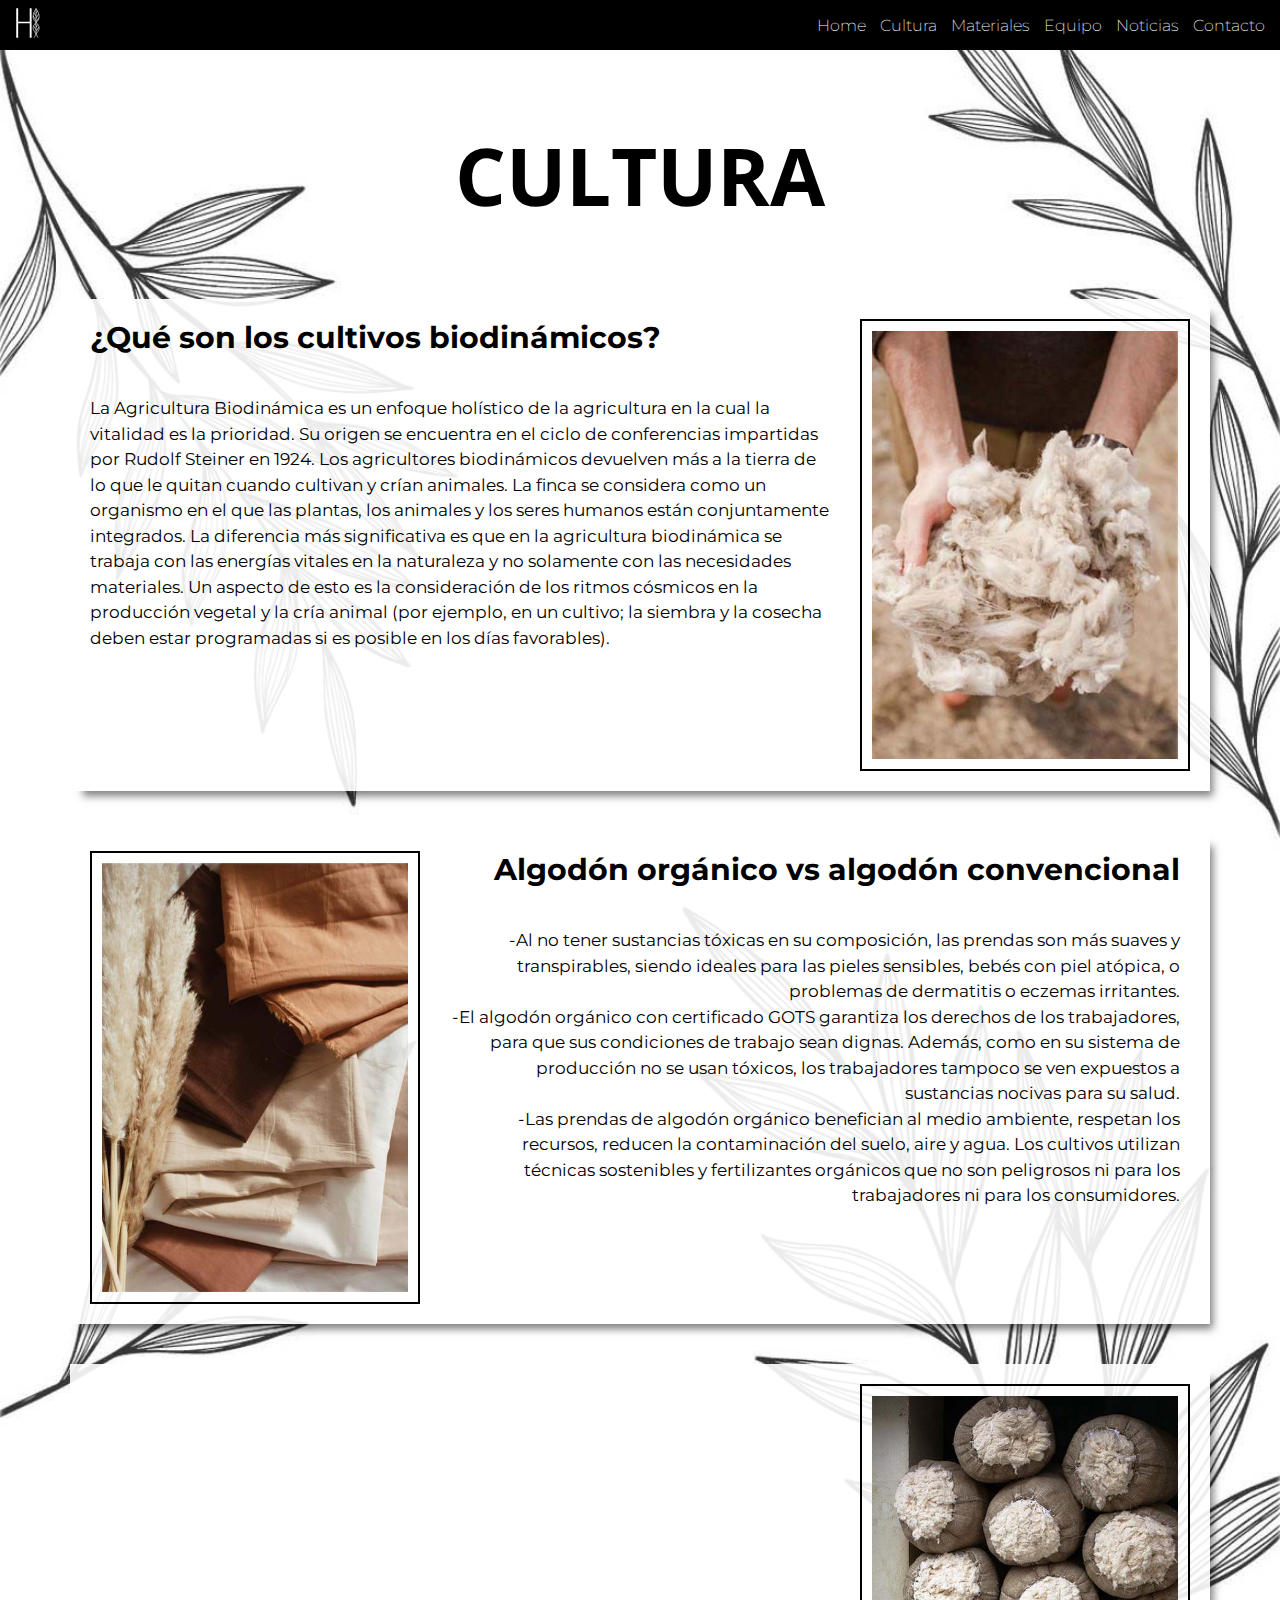
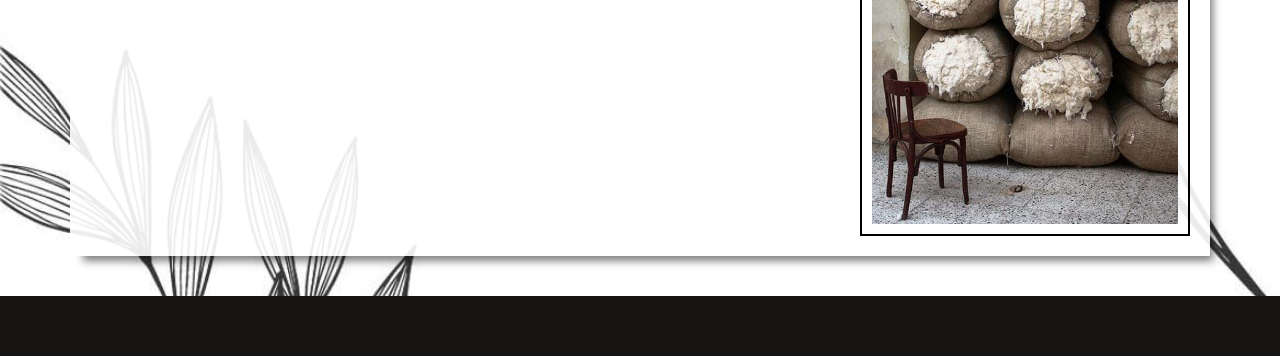
==== cultura.html @ 778c5af5 "initial commit" ====
<!DOCTYPE html>
<html lang="es">
  <head>
    <meta charset="UTF-8" />
    <meta name="viewport" content="width=device-width, initial-scale=1.0" />
    <title>Hebra</title>
    <link
      rel="stylesheet"
      href="https://cdnjs.cloudflare.com/ajax/libs/animate.css/4.1.1/animate.min.css"
    />
    <link rel="stylesheet" href="css/main.css" />

    <link
      href="https://fonts.googleapis.com/css2?family=Open+Sans&family=Open+Sans+Condensed:wght@300&display=swap"
      rel="stylesheet"
    />
    <link
      href="https://fonts.googleapis.com/css2?family=Montserrat:wght@100;200;300&display=swap"
      rel="stylesheet"
    />
  </head>

  <body class="fondoclaro--lineal">
    <header class="navbar">
      <a href="index.html" class="navbar__home">
        <img src="./imagenes/logo entero.svg" alt="logo" />
      </a>
      <nav class="navbar__menu">
        <ul class="navbar__menuitem">
          <li>
            <a href="index.html">Home</a>
          </li>
          <li>
            <a href="cultura.html">Cultura</a>
          </li>
          <li>
            <a href="materiales.html">Materiales</a>
          </li>
          <li>
            <a href="equipo.html">Equipo</a>
          </li>
          <li>
            <a href="noticias.html">Noticias</a>
          </li>
          <li>
            <a href="#contacto">Contacto</a>
          </li>
        </ul>
      </nav>
    </header>

    <main id="cultura">
      <h1 class="title1">CULTURA</h1>
      <section class="card card--reverse">
        <img
          src="./imagenes/cultivo.jpg"
          alt="manoconalgodon"
          class="card__img"
        />
        <div class="wow animate__animated animate__fadeInLeft card__content">
          <h2 class="card__title">¿Qué son los cultivos biodinámicos?</h2>
          <p class="card__text">
            La Agricultura Biodinámica es un enfoque holístico de la agricultura
            en la cual la vitalidad es la prioridad. Su origen se encuentra en
            el ciclo de conferencias impartidas por Rudolf Steiner en 1924. Los
            agricultores biodinámicos devuelven más a la tierra de lo que le
            quitan cuando cultivan y crían animales. La finca se considera como
            un organismo en el que las plantas, los animales y los seres humanos
            están conjuntamente integrados. La diferencia más significativa es
            que en la agricultura biodinámica se trabaja con las energías
            vitales en la naturaleza y no solamente con las necesidades
            materiales. Un aspecto de esto es la consideración de los ritmos
            cósmicos en la producción vegetal y la cría animal (por ejemplo, en
            un cultivo; la siembra y la cosecha deben estar programadas si es
            posible en los días favorables).
          </p>
        </div>
      </section>
      <section class="card">
        <img
          src="./imagenes/alrgodonvrs.jpg"
          alt="manocontierra"
          class="card__img"
        />
        <div
          class="wow animate__animated animate__fadeInRight card__content card__content--right"
        >
          <h2 class="card__title">Algodón orgánico vs algodón convencional</h2>
          <ul class="card__text">
            <li class="parrafolist">
              -Al no tener sustancias tóxicas en su composición, las prendas son
              más suaves y transpirables, siendo ideales para las pieles
              sensibles, bebés con piel atópica, o problemas de dermatitis o
              eczemas irritantes.
            </li>
            <li class="parrafolist">
              -El algodón orgánico con certificado GOTS garantiza los derechos
              de los trabajadores, para que sus condiciones de trabajo sean
              dignas. Además, como en su sistema de producción no se usan
              tóxicos, los trabajadores tampoco se ven expuestos a sustancias
              nocivas para su salud.
            </li>
            <li class="parrafolist">
              -Las prendas de algodón orgánico benefician al medio ambiente,
              respetan los recursos, reducen la contaminación del suelo, aire y
              agua. Los cultivos utilizan técnicas sostenibles y fertilizantes
              orgánicos que no son peligrosos ni para los trabajadores ni para
              los consumidores.
            </li>
          </ul>
        </div>
      </section>
      <section class="card card--reverse">
        <img
          src="./imagenes/recoleccion.jpg"
          alt="manocontierra"
          class="card__img"
        />
        <div class="wow animate__animated animate__fadeInLeft card__content">
          <h2 class="card__title">Recolección</h2>
          <p class="card__text">
            Lorem ipsum dolor sit, amet consectetur adipisicing elit. Laboriosam
            ut, non voluptate doloremque et eum saepe inventore nobis deleniti
            facilis. Nemo ipsam deserunt commodi officia illum exercitationem
            molestiae incidunt animi! Lorem ipsum dolor sit, amet consectetur
            adipisicing elit. Laboriosam ut, non voluptate doloremque et eum
            saepe inventore nobis deleniti facilis. Nemo ipsam deserunt commodi
            officia illum exercitationem molestiae incidunt animi! Lorem ipsum
            dolor sit, amet consectetur adipisicing elit. Laboriosam ut, non
            voluptate doloremque et eum saepe inventore nobis deleniti facilis.
            Nemo ipsam deserunt commodi officia illum exercitationem molestiae
            incidunt animi! Lorem ipsum dolor sit, amet consectetur adipisicing
            elit. Laboriosam ut, non voluptate doloremque et eum saepe inventore
            nobis deleniti facilis. Nemo ipsam deserunt commodi officia illum
            exercitationem molestiae incidunt animi!
          </p>
        </div>
      </section>
    </main>
    <footer id="contacto"></footer>
    <script src="js/wow.min.js"></script>
    <script>
      new WOW().init();
    </script>
  </body>
</html>
---- css/main.css ----
.home__btn--small, .home__btn {
  background-color: black;
  border-radius: 20px;
  border: 1px solid black;
  display: block;
  width: 60%;
  color: white;
  font-size: 15px;
  padding: 8px 0;
  font-family: "Montserrat", sans-serif;
}

* {
  margin: 0;
  padding: 0;
  box-sizing: border-box;
}

li {
  list-style-type: none;
}

a {
  text-decoration: none;
  color: white;
}

h1 {
  font-size: 80px;
  font-family: "Open Sans Condensed", sans-serif;
  color: black;
}

h2 {
  font-family: "Montserrat", sans-serif;
  font-size: 30px;
  color: black;
}

h3 {
  font-family: "Montserrat", sans-serif;
  font-size: 17px;
  color: white;
}

p,
.parrafolist {
  font-family: "Montserrat", sans-serif;
  font-weight: 400;
  font-size: 17px;
  line-height: 1.5;
  color: black;
}

.navbar {
  background-color: black;
  height: 20px;
  font-family: "Montserrat", sans-serif;
  font-weight: 200;
  display: flex;
  padding: 25px 15px;
  justify-content: space-between;
  align-items: center;
  color: white;
}
.navbar .navbar__home img {
  width: 25px;
  padding: 10px 0;
}
.navbar .navbar__menu {
  display: flex;
}
.navbar .navbar__menu a {
  padding-left: 10px;
  display: inline-block;
}
.navbar .navbar__menu li {
  display: inline-block;
}

.background--raport {
  background-image: url("../imagenes/fondo2.jpg");
  background-size: cover;
}

.home {
  max-width: 1140px;
  margin: auto;
}
.home .home__logo {
  height: 100vh;
  display: flex;
  align-items: center;
}
.home .home__logo .home__logocentral {
  background-color: rgba(255, 255, 255, 0.6);
  display: flex;
  flex-direction: column;
  justify-content: space-between;
  align-items: center;
  padding: 10px;
  margin: auto;
}

.home__btn--small {
  margin-top: 40px;
  display: inline-block;
  width: 100px;
}

.card {
  display: flex;
  padding: 20px;
  background-color: rgba(255, 255, 255, 0.9);
  margin: auto;
  box-shadow: 8px 10px 8px -5px #00000080;
  margin-bottom: 40px;
}
.card--reverse {
  flex-direction: row-reverse;
}
.card__img {
  padding: 10px;
  border: 2px solid black;
  width: 30%;
  transition: width 2s;
}
.card__img:hover {
  width: 40%;
}
.card__content {
  padding-right: 30px;
}
.card__content--right {
  text-align: right;
  padding: 0 10px 0 30px;
}
.card__content .card__title {
  padding-bottom: 40px;
}
.card__content .card__text {
  display: inline-block;
  padding-bottom: 10px;
}

.aboutus {
  display: flex;
  justify-content: space-around;
  background-color: rgba(255, 255, 255, 0.85);
  width: 80%;
  margin: 70px auto;
  padding: 30px;
}
.aboutus .aboutus__team {
  text-align: center;
  display: flex;
  flex-direction: column;
  align-items: center;
  margin: 10px;
  padding: 10px;
  border: 2px solid black;
  width: 30%;
  transition: width 1s;
  box-shadow: inset 0px 0px 8px #00000080;
}
.aboutus .aboutus__team:hover {
  width: 40%;
}
.aboutus .aboutus__team img {
  width: 90%;
  padding-bottom: 10px;
}

.frase {
  font-size: 20px;
  text-align: center;
  background-color: rgba(255, 255, 255, 0.85);
  box-shadow: 5px 10px 6px -6px #00000080;
  width: 70%;
  margin: 0 auto 50px;
  padding: 30px;
}

footer {
  background-color: #161413;
  color: white;
  display: flex;
  justify-content: space-between;
  padding: 30px 50px;
  font-family: "Montserrat", sans-serif;
}
footer .footer__redes {
  display: flex;
  align-items: center;
}
footer .footer__redes ul {
  display: flex;
  margin-left: 30px;
}
footer .footer__redes ul img {
  width: 30px;
  margin-right: 20px;
}
footer .footer__contacto {
  text-align: right;
  padding: 0 0 0 100px;
  color: white;
}

.fondoclaro--lineal {
  background-image: url(../imagenes/fondoclaro.jpg);
  background-size: cover;
}

#cultura {
  max-width: 1140px;
  margin: 0 auto;
}

.title1 {
  padding: 70px 0;
  text-align: center;
}

.fondooscuro--lineal {
  background-image: url(../imagenes/fondooscuro.jpg);
  background-size: cover;
}

.title1--dark {
  color: white;
}

.card--dark {
  background-color: rgba(0, 0, 0, 0.8);
}

.card__img--dark {
  border: 2px solid white;
  width: 30%;
}

.card__title--dark,
.card__text--dark {
  color: white;
}
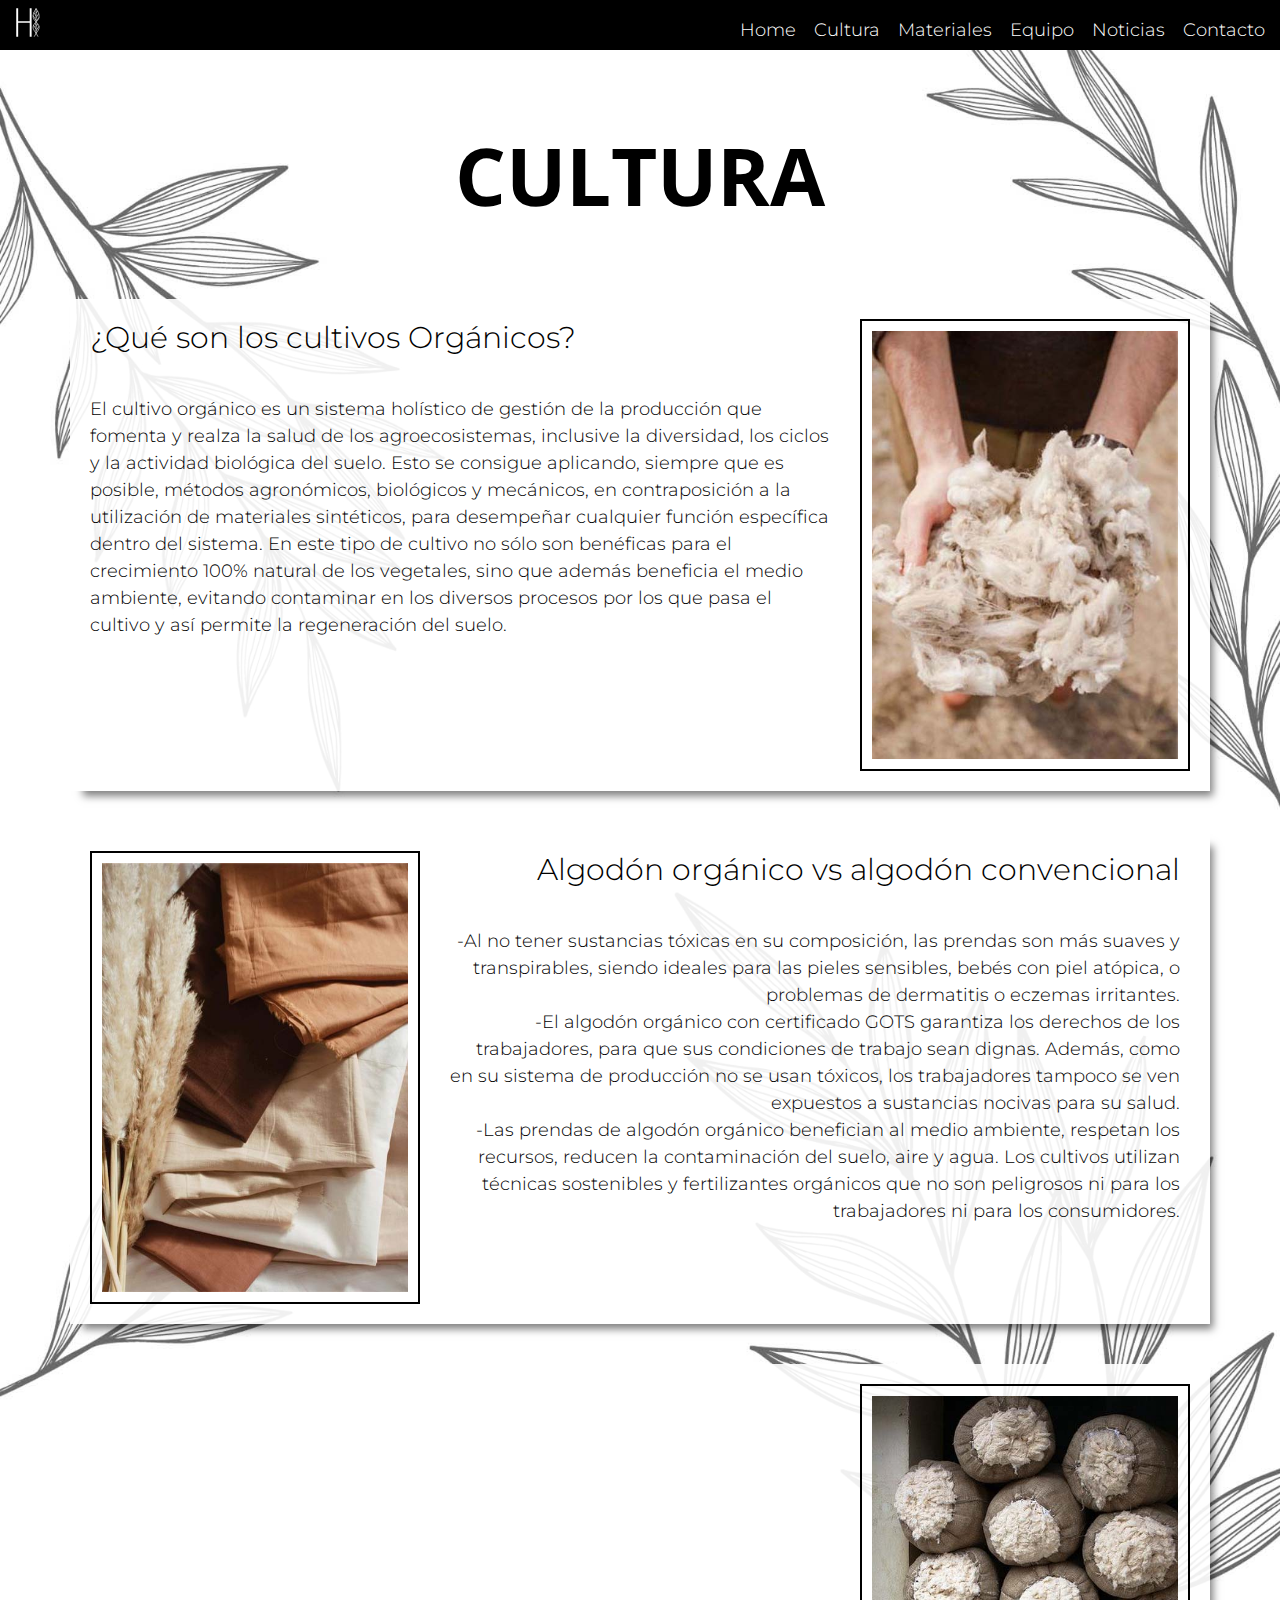
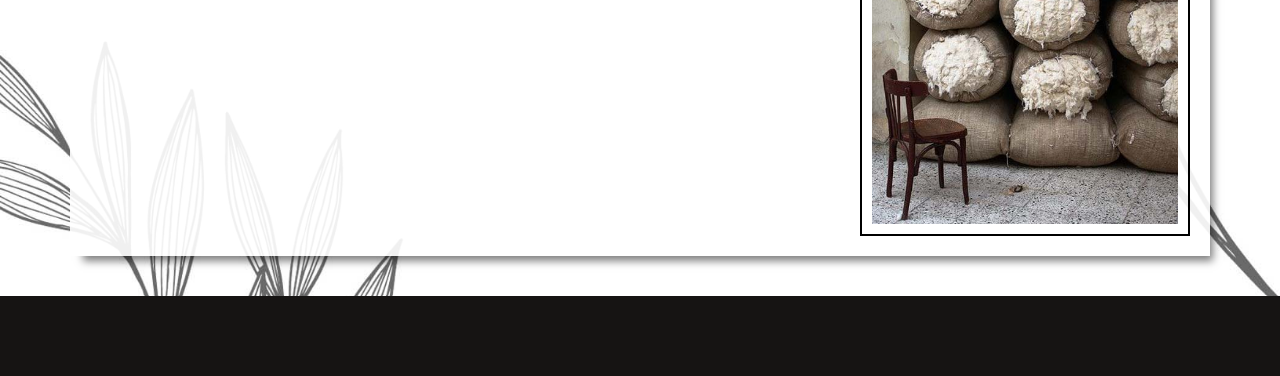
==== commit 8271bcb9: "actualice imagenes y agregue noticias" ====
--- a/cultura.html
+++ b/cultura.html
@@ -58,21 +58,19 @@
           class="card__img"
         />
         <div class="wow animate__animated animate__fadeInLeft card__content">
-          <h2 class="card__title">¿Qué son los cultivos biodinámicos?</h2>
+          <h2 class="card__title">¿Qué son los cultivos Orgánicos?</h2>
           <p class="card__text">
-            La Agricultura Biodinámica es un enfoque holístico de la agricultura
-            en la cual la vitalidad es la prioridad. Su origen se encuentra en
-            el ciclo de conferencias impartidas por Rudolf Steiner en 1924. Los
-            agricultores biodinámicos devuelven más a la tierra de lo que le
-            quitan cuando cultivan y crían animales. La finca se considera como
-            un organismo en el que las plantas, los animales y los seres humanos
-            están conjuntamente integrados. La diferencia más significativa es
-            que en la agricultura biodinámica se trabaja con las energías
-            vitales en la naturaleza y no solamente con las necesidades
-            materiales. Un aspecto de esto es la consideración de los ritmos
-            cósmicos en la producción vegetal y la cría animal (por ejemplo, en
-            un cultivo; la siembra y la cosecha deben estar programadas si es
-            posible en los días favorables).
+            El cultivo orgánico es un sistema holístico de gestión de la
+            producción que fomenta y realza la salud de los agroecosistemas,
+            inclusive la diversidad, los ciclos y la actividad biológica del
+            suelo. Esto se consigue aplicando, siempre que es posible, métodos
+            agronómicos, biológicos y mecánicos, en contraposición a la
+            utilización de materiales sintéticos, para desempeñar cualquier
+            función específica dentro del sistema. En este tipo de cultivo no
+            sólo son benéficas para el crecimiento 100% natural de los
+            vegetales, sino que además beneficia el medio ambiente, evitando
+            contaminar en los diversos procesos por los que pasa el cultivo y
+            así permite la regeneración del suelo.
           </p>
         </div>
       </section>
@@ -119,20 +117,15 @@
         <div class="wow animate__animated animate__fadeInLeft card__content">
           <h2 class="card__title">Recolección</h2>
           <p class="card__text">
-            Lorem ipsum dolor sit, amet consectetur adipisicing elit. Laboriosam
-            ut, non voluptate doloremque et eum saepe inventore nobis deleniti
-            facilis. Nemo ipsam deserunt commodi officia illum exercitationem
-            molestiae incidunt animi! Lorem ipsum dolor sit, amet consectetur
-            adipisicing elit. Laboriosam ut, non voluptate doloremque et eum
-            saepe inventore nobis deleniti facilis. Nemo ipsam deserunt commodi
-            officia illum exercitationem molestiae incidunt animi! Lorem ipsum
-            dolor sit, amet consectetur adipisicing elit. Laboriosam ut, non
-            voluptate doloremque et eum saepe inventore nobis deleniti facilis.
-            Nemo ipsam deserunt commodi officia illum exercitationem molestiae
-            incidunt animi! Lorem ipsum dolor sit, amet consectetur adipisicing
-            elit. Laboriosam ut, non voluptate doloremque et eum saepe inventore
-            nobis deleniti facilis. Nemo ipsam deserunt commodi officia illum
-            exercitationem molestiae incidunt animi!
+            El algodón, a diferencias de otros cultivos, hay que prepararlo para
+            la cosecha. Para obtener una fibra limpia con menor cantidad de
+            rastrojo y frenar la aparición del picudo algodonero, se sugiere la
+            aplicación de reguladores de crecimiento y defoliantes. Es
+            importante realizar un monitoreo a campo y observar que entre el 60
+            % al 70 % de las cápsulas se encuentren abiertas en las plantas,
+            detalla el informe del INTA. Y comentaron que al momento de su
+            utilización debe haber buenas condiciones de humedad del suelo, días
+            despejados y sin vientos para evitar derivas en lotes cercanos.
           </p>
         </div>
       </section>
--- a/css/main.css
+++ b/css/main.css
@@ -1,111 +1,130 @@
-.home__btn--small, .home__btn {
+footer .form input[type=text] {
+  font-family: "Montserrat", sans-serif;
+  font-size: 18px;
+  font-weight: 300;
+  border: 1px solid white;
+  background-color: black;
+  color: white;
+  margin: 10px 0;
+  padding: 2px 0 2px 5px;
+}
+
+* {
+  margin: 0;
+  padding: 0;
+  box-sizing: border-box;
+}
+
+li {
+  list-style-type: none;
+}
+
+a {
+  font-family: "Montserrat", sans-serif;
+  font-size: 18px;
+  font-weight: 300;
+  text-decoration: none;
+  color: white;
+}
+
+h1 {
+  font-family: "Montserrat", sans-serif;
+  font-family: "Open Sans Condensed", sans-serif;
+  font-size: 80px;
+  color: black;
+}
+
+h2 {
+  font-family: "Montserrat", sans-serif;
+  font-size: 30px;
+  font-weight: 300;
+  color: black;
+}
+
+h3 {
+  font-family: "Montserrat", sans-serif;
+  font-size: 12px;
+  font-weight: 200;
+  color: white;
+}
+
+p,
+.parrafolist {
+  font-family: "Montserrat", sans-serif;
+  font-size: 18px;
+  font-weight: 300;
+  line-height: 1.5;
+  color: black;
+}
+
+.navbar {
+  background-color: black;
+  height: 20px;
+  font-family: "Montserrat", sans-serif;
+  font-size: 30px;
+  font-weight: 300;
+  display: flex;
+  flex-direction: row;
+  justify-content: space-between;
+  align-items: center;
+  padding: 25px 15px;
+  color: white;
+}
+.navbar .navbar__home img {
+  width: 25px;
+  padding: 10px 0;
+}
+.navbar .navbar__menu {
+  display: flex;
+}
+.navbar .navbar__menu a {
+  padding-left: 10px;
+  display: inline-block;
+}
+.navbar .navbar__menu li {
+  display: inline-block;
+}
+
+.background--raport {
+  background-image: url("../imagenes/fondo2.jpg");
+  background-size: cover;
+}
+
+.home {
+  max-width: 1140px;
+  margin: auto;
+}
+.home .home__logo {
+  height: 100vh;
+  display: flex;
+  flex-direction: row;
+  justify-content: flex-start;
+  align-items: center;
+}
+.home .home__logo .home__logocentral {
+  display: flex;
+  flex-direction: column;
+  justify-content: space-between;
+  align-items: center;
+  background-color: rgba(255, 255, 255, 0.6);
+  padding: 10px;
+  margin: auto;
+}
+
+.home__btn {
+  font-family: "Montserrat", sans-serif;
+  font-size: 15px;
   background-color: black;
   border-radius: 20px;
   border: 1px solid black;
   display: block;
-  width: 60%;
-  color: white;
-  font-size: 15px;
-  padding: 8px 0;
-  font-family: "Montserrat", sans-serif;
-}
-
-* {
-  margin: 0;
-  padding: 0;
-  box-sizing: border-box;
-}
-
-li {
-  list-style-type: none;
-}
-
-a {
-  text-decoration: none;
-  color: white;
-}
-
-h1 {
-  font-size: 80px;
-  font-family: "Open Sans Condensed", sans-serif;
-  color: black;
-}
-
-h2 {
-  font-family: "Montserrat", sans-serif;
-  font-size: 30px;
-  color: black;
-}
-
-h3 {
-  font-family: "Montserrat", sans-serif;
-  font-size: 17px;
-  color: white;
-}
-
-p,
-.parrafolist {
-  font-family: "Montserrat", sans-serif;
-  font-weight: 400;
-  font-size: 17px;
-  line-height: 1.5;
-  color: black;
-}
-
-.navbar {
-  background-color: black;
-  height: 20px;
-  font-family: "Montserrat", sans-serif;
-  font-weight: 200;
-  display: flex;
-  padding: 25px 15px;
-  justify-content: space-between;
-  align-items: center;
-  color: white;
-}
-.navbar .navbar__home img {
-  width: 25px;
-  padding: 10px 0;
-}
-.navbar .navbar__menu {
-  display: flex;
-}
-.navbar .navbar__menu a {
-  padding-left: 10px;
-  display: inline-block;
-}
-.navbar .navbar__menu li {
-  display: inline-block;
-}
-
-.background--raport {
-  background-image: url("../imagenes/fondo2.jpg");
-  background-size: cover;
-}
-
-.home {
-  max-width: 1140px;
-  margin: auto;
-}
-.home .home__logo {
-  height: 100vh;
-  display: flex;
-  align-items: center;
-}
-.home .home__logo .home__logocentral {
-  background-color: rgba(255, 255, 255, 0.6);
-  display: flex;
-  flex-direction: column;
-  justify-content: space-between;
-  align-items: center;
-  padding: 10px;
-  margin: auto;
+  color: white;
+  padding: 10px 40px;
 }
 
 .home__btn--small {
   margin-top: 40px;
   display: inline-block;
-  width: 100px;
 }
 
 .card {
@@ -123,10 +142,10 @@
   padding: 10px;
   border: 2px solid black;
   width: 30%;
-  transition: width 2s;
+  transition: width 1s;
 }
 .card__img:hover {
-  width: 40%;
+  width: 35%;
 }
 .card__content {
   padding-right: 30px;
@@ -145,17 +164,21 @@
 
 .aboutus {
   display: flex;
+  flex-direction: row;
   justify-content: space-around;
-  background-color: rgba(255, 255, 255, 0.85);
-  width: 80%;
+  align-items: center;
+  background-color: rgba(255, 255, 255, 0.9);
+  width: 100%;
+  height: 100%;
   margin: 70px auto;
   padding: 30px;
 }
 .aboutus .aboutus__team {
+  display: flex;
+  flex-direction: column;
+  justify-content: flex-start;
+  align-items: center;
   text-align: center;
-  display: flex;
-  flex-direction: column;
-  align-items: center;
   margin: 10px;
   padding: 10px;
   border: 2px solid black;
@@ -163,18 +186,17 @@
   transition: width 1s;
   box-shadow: inset 0px 0px 8px #00000080;
 }
-.aboutus .aboutus__team:hover {
-  width: 40%;
-}
 .aboutus .aboutus__team img {
   width: 90%;
   padding-bottom: 10px;
 }
 
 .frase {
-  font-size: 20px;
+  font-family: "Montserrat", sans-serif;
+  font-size: 18px;
+  font-weight: 300;
   text-align: center;
-  background-color: rgba(255, 255, 255, 0.85);
+  background-color: rgba(255, 255, 255, 0.95);
   box-shadow: 5px 10px 6px -6px #00000080;
   width: 70%;
   margin: 0 auto 50px;
@@ -182,33 +204,83 @@
 }
 
 footer {
+  display: flex;
+  flex-direction: row;
+  justify-content: space-between;
+  align-items: center;
+  font-family: "Montserrat", sans-serif;
+  font-size: 18px;
+  font-weight: 300;
   background-color: #161413;
   color: white;
-  display: flex;
-  justify-content: space-between;
-  padding: 30px 50px;
-  font-family: "Montserrat", sans-serif;
-}
-footer .footer__redes {
-  display: flex;
-  align-items: center;
-}
-footer .footer__redes ul {
-  display: flex;
-  margin-left: 30px;
-}
-footer .footer__redes ul img {
-  width: 30px;
-  margin-right: 20px;
+  padding: 40px 30px;
+}
+footer .form {
+  width: 40%;
+}
+footer .form p {
+  color: white;
+  margin-bottom: 10px;
+}
+footer .form input[type=text] {
+  display: flex;
+  flex-direction: column;
+  justify-content: space-between;
+  align-items: center;
+  width: 100%;
+}
+footer .form .checkbox {
+  display: flex;
+  flex-direction: row;
+  justify-content: flex-start;
+  align-items: center;
+  margin: 10px 0;
+}
+footer .form .checkbox label {
+  padding-left: 10px;
+  font-size: 15px;
+}
+footer .form input[type=submit] {
+  margin-top: 40px;
+  display: inline-block;
+  border: 1px solid white;
+  margin-top: 10px;
+  align-items: flex-end;
+}
+footer .form textarea {
+  font-family: "Montserrat", sans-serif;
+  font-size: 18px;
+  font-weight: 300;
+  background-color: #161413;
+  color: white;
+  border: 1px solid white;
+  padding-left: 5px;
+  width: 100%;
 }
 footer .footer__contacto {
   text-align: right;
-  padding: 0 0 0 100px;
-  color: white;
+  color: white;
+}
+footer .footer__contacto img {
+  width: 50%;
+}
+footer .footer__contacto h3 {
+  padding-top: 7px;
+}
+footer .footer__contacto--redes {
+  display: flex;
+  flex-direction: row;
+  justify-content: flex-end;
+  align-items: flex-start;
+  margin-top: 15px;
+}
+footer .footer__contacto--redes img {
+  width: 30px;
+  margin-left: 10px;
 }
 
 .fondoclaro--lineal {
-  background-image: url(../imagenes/fondoclaro.jpg);
+  background-image: url(../imagenes/fondoclarolineal.jpg);
   background-size: cover;
 }
 
@@ -227,6 +299,11 @@
   background-size: cover;
 }
 
+#materiales {
+  max-width: 1140px;
+  margin: 0 auto;
+}
+
 .title1--dark {
   color: white;
 }
@@ -243,4 +320,101 @@
 .card__title--dark,
 .card__text--dark {
   color: white;
+}
+
+.fondoclaro--acuarela {
+  background-image: url(../imagenes/fondoclaroacuarela.jpg);
+  background-size: cover;
+}
+
+#equipo {
+  max-width: 1140px;
+  margin: 0 auto;
+}
+
+.card__members {
+  background-color: rgba(255, 255, 255, 0.9);
+  display: flex;
+  flex-direction: row;
+  justify-content: space-between;
+  align-items: stretch;
+  width: 90%;
+  padding: 30px;
+  margin: 50px auto;
+  box-shadow: 8px 10px 8px -5px #00000080;
+}
+
+.card__member {
+  display: flex;
+  flex-direction: column;
+  justify-content: flex-start;
+  align-items: center;
+  text-align: center;
+  margin: 10px;
+  padding: 10px;
+  border: 2px solid black;
+  transition: width 1s;
+  box-shadow: inset 0px 0px 8px #00000080;
+  width: 100%;
+}
+.card__member img {
+  width: 80%;
+}
+.card__member h2 {
+  margin-top: 20px;
+}
+.card__member p {
+  margin: 10px 0 30px;
+  color: black;
+}
+
+.fondooscuro--acuarela {
+  background-image: url("../imagenes/fondo2.jpg");
+  background-size: cover;
+}
+
+#noticias {
+  max-width: 1140px;
+  margin: 0 auto;
+}
+
+.news {
+  background-color: rgba(255, 255, 255, 0.9);
+  display: flex;
+  flex-direction: row;
+  justify-content: space-between;
+  align-items: flex-start;
+  flex-wrap: wrap;
+  width: 85%;
+  padding: 30px;
+  margin: 50px auto;
+  box-shadow: 8px 10px 8px -5px #00000080;
+}
+
+.card__news--small {
+  display: flex;
+  flex-direction: column;
+  justify-content: flex-start;
+  align-items: center;
+  width: 30%;
+  text-align: center;
+  margin: 10px 5px;
+  padding: 10px;
+  border: 2px solid black;
+  transition: width 1s;
+  box-shadow: inset 0px 0px 8px #00000080;
+}
+.card__news--small img {
+  width: 100%;
+}
+.card__news--small p {
+  text-align: start;
+  margin: 10px 0 10px;
+  color: black;
+}
+.card__news--small h1,
+.card__news--small button {
+  font-size: 25px;
+  -webkit-text-decoration-line: underline;
+          text-decoration-line: underline;
 }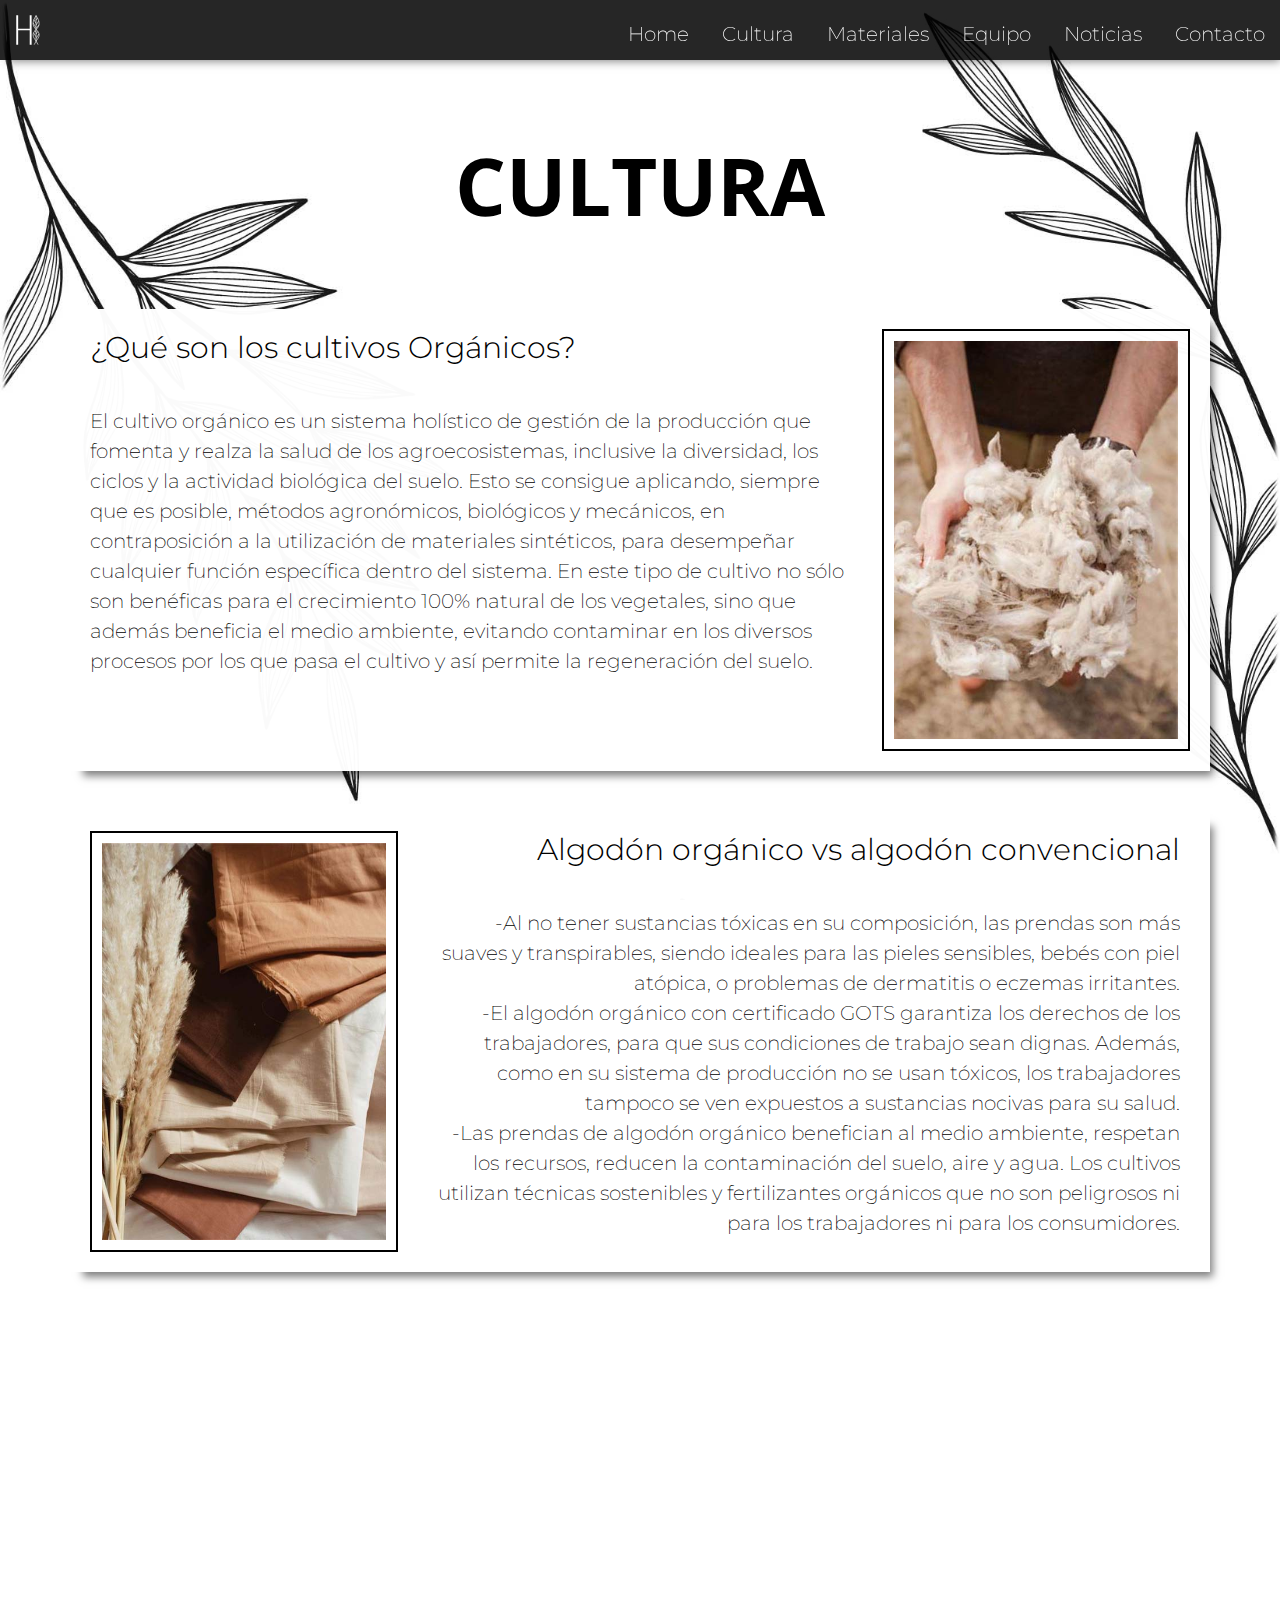
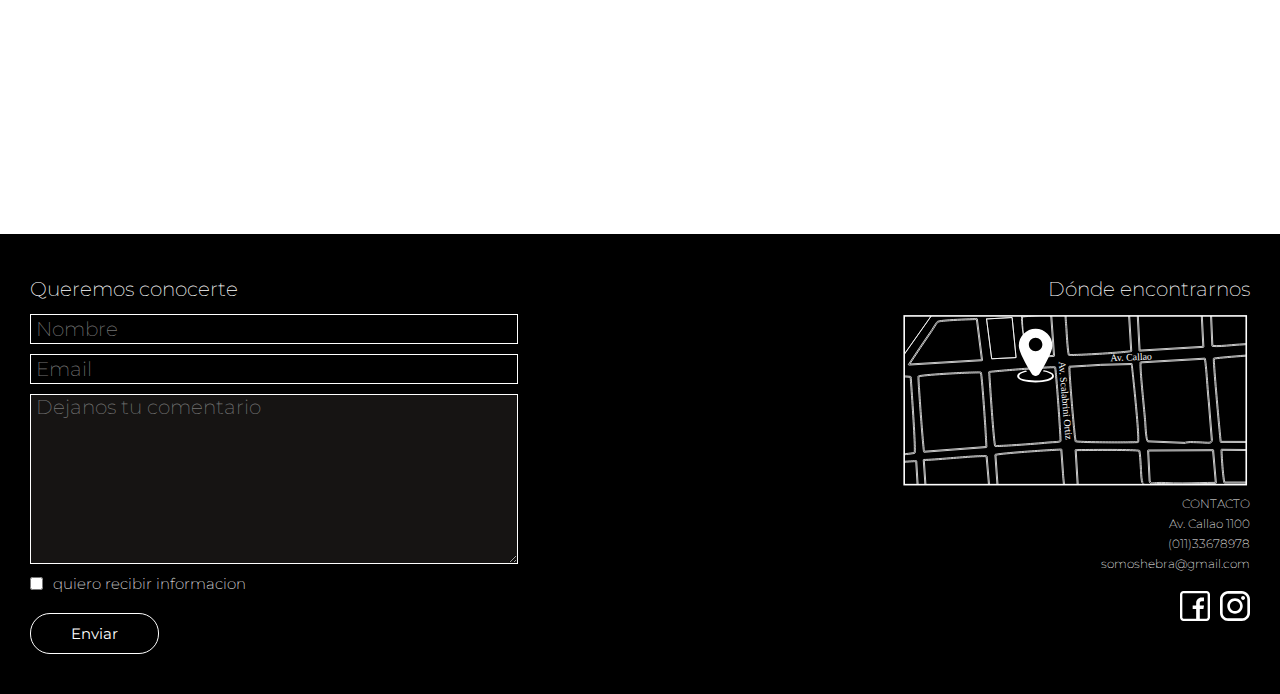
==== commit 3b331ade: "Se finalizo con la estetica de todas las pantallas" ====
--- a/cultura.html
+++ b/cultura.html
@@ -1,21 +1,28 @@
-<!DOCTYPE html>
 <html lang="es">
   <head>
     <meta charset="UTF-8" />
     <meta name="viewport" content="width=device-width, initial-scale=1.0" />
-    <title>Hebra</title>
+    <meta
+      name="description"
+      content="Un sitio que promuebe la buena practica del rubro textil, genera conciencia hacia el cuidado del cuerpo y del planeta tierra"
+    />
+    <meta
+      name="keyword"
+      content="algodon, agroecologico, biodinamico, hilado, conciencia, buena práctica "
+    />
+    <meta name="author" content="Mariela Battista" />
+    <title>Hebra/Algodón orgánico</title>
     <link
       rel="stylesheet"
       href="https://cdnjs.cloudflare.com/ajax/libs/animate.css/4.1.1/animate.min.css"
     />
     <link rel="stylesheet" href="css/main.css" />
-
     <link
       href="https://fonts.googleapis.com/css2?family=Open+Sans&family=Open+Sans+Condensed:wght@300&display=swap"
       rel="stylesheet"
     />
     <link
-      href="https://fonts.googleapis.com/css2?family=Montserrat:wght@100;200;300&display=swap"
+      href="https://fonts.googleapis.com/css2?family=Montserrat:wght@100;200;300;500;600;800&display=swap"
       rel="stylesheet"
     />
   </head>
@@ -51,13 +58,15 @@
 
     <main id="cultura">
       <h1 class="title1">CULTURA</h1>
-      <section class="card card--reverse">
+      <section
+        class="card card--reverse card--color wow animate__animated animate__fadeInUp"
+      >
         <img
           src="./imagenes/cultivo.jpg"
           alt="manoconalgodon"
           class="card__img"
         />
-        <div class="wow animate__animated animate__fadeInLeft card__content">
+        <div class="card__content">
           <h2 class="card__title">¿Qué son los cultivos Orgánicos?</h2>
           <p class="card__text">
             El cultivo orgánico es un sistema holístico de gestión de la
@@ -74,15 +83,13 @@
           </p>
         </div>
       </section>
-      <section class="card">
+      <section class="card card--color wow animate__animated animate__fadeInUp">
         <img
           src="./imagenes/alrgodonvrs.jpg"
           alt="manocontierra"
           class="card__img"
         />
-        <div
-          class="wow animate__animated animate__fadeInRight card__content card__content--right"
-        >
+        <div class="card__content card__content--right">
           <h2 class="card__title">Algodón orgánico vs algodón convencional</h2>
           <ul class="card__text">
             <li class="parrafolist">
@@ -108,13 +115,15 @@
           </ul>
         </div>
       </section>
-      <section class="card card--reverse">
+      <section
+        class="card card--reverse card--color wow animate__animated animate__fadeInUp"
+      >
         <img
           src="./imagenes/recoleccion.jpg"
           alt="manocontierra"
           class="card__img"
         />
-        <div class="wow animate__animated animate__fadeInLeft card__content">
+        <div class="card__content">
           <h2 class="card__title">Recolección</h2>
           <p class="card__text">
             El algodón, a diferencias de otros cultivos, hay que prepararlo para
@@ -130,7 +139,45 @@
         </div>
       </section>
     </main>
-    <footer id="contacto"></footer>
+    <footer id="contacto">
+      <form class="form" action="#">
+        <p>Queremos conocerte</p>
+        <input type="text" name="nombre" placeholder="Nombre" />
+        <input type="text" name="email" placeholder="Email" />
+        <textarea
+          name="comentario"
+          id="comentario"
+          rows="7"
+          placeholder="Dejanos tu comentario"
+        ></textarea>
+        <div class="checkbox">
+          <input type="checkbox" name="recibirinformacion" value="si" />
+          <label for="recibirinformacion">quiero recibir informacion</label>
+        </div>
+        <input class="home__btn" type="submit" value="Enviar" />
+      </form>
+      <section class="footer__contacto">
+        <p>Dónde encontrarnos</p>
+        <a href="https://www.google.com.ar/maps/@-34.607606,-58.4518608,15z"
+          ><img src="./imagenes/mapa1.svg" alt="ubicacion"
+        /></a>
+        <h3>CONTACTO</h3>
+        <h3>Av. Callao 1100</h3>
+        <h3>(011)33678978</h3>
+        <h3>somoshebra@gmail.com</h3>
+        <ul class="footer__contacto--redes">
+          <li>
+            <a href="https://www.facebook.com">
+              <img src="./imagenes/facebook.svg" alt="facebook" />
+            </a>
+          </li>
+          <a href="https://www.instagram.com">
+            <img src="./imagenes/instagram.svg" alt="instagram" />
+          </a>
+        </ul>
+      </section>
+    </footer>
+
     <script src="js/wow.min.js"></script>
     <script>
       new WOW().init();
--- a/css/main.css
+++ b/css/main.css
@@ -1,7 +1,7 @@
 footer .form input[type=text] {
   font-family: "Montserrat", sans-serif;
-  font-size: 18px;
-  font-weight: 300;
+  font-size: 20px;
+  font-weight: 200;
   border: 1px solid white;
   background-color: black;
   color: white;
@@ -21,8 +21,8 @@
 
 a {
   font-family: "Montserrat", sans-serif;
-  font-size: 18px;
-  font-weight: 300;
+  font-size: 20px;
+  font-weight: 200;
   text-decoration: none;
   color: white;
 }
@@ -51,15 +51,22 @@
 p,
 .parrafolist {
   font-family: "Montserrat", sans-serif;
-  font-size: 18px;
-  font-weight: 300;
+  font-size: 20px;
+  font-weight: 200;
   line-height: 1.5;
   color: black;
 }
 
+q {
+  font-family: "Montserrat", sans-serif;
+  font-size: 20px;
+  font-weight: 200;
+  quotes: none;
+}
+
 .navbar {
-  background-color: black;
-  height: 20px;
+  background-color: rgba(0, 0, 0, 0.85);
+  height: 60px;
   font-family: "Montserrat", sans-serif;
   font-size: 30px;
   font-weight: 300;
@@ -67,8 +74,13 @@
   flex-direction: row;
   justify-content: space-between;
   align-items: center;
+  box-shadow: 4px 5px 9px -4px #00000080;
+  z-index: 3;
   padding: 25px 15px;
   color: white;
+  position: -webkit-sticky;
+  position: sticky;
+  top: -1px;
 }
 .navbar .navbar__home img {
   width: 25px;
@@ -77,9 +89,15 @@
 .navbar .navbar__menu {
   display: flex;
 }
+.navbar .navbar__menu .navbar__menuitem {
+  overflow: hidden;
+}
 .navbar .navbar__menu a {
-  padding-left: 10px;
+  padding-left: 25px;
   display: inline-block;
+}
+.navbar .navbar__menu a:hover {
+  color: #dcccbb;
 }
 .navbar .navbar__menu li {
   display: inline-block;
@@ -88,6 +106,7 @@
 .background--raport {
   background-image: url("../imagenes/fondo2.jpg");
   background-size: cover;
+  background-attachment: fixed;
 }
 
 .home {
@@ -134,6 +153,7 @@
   margin: auto;
   box-shadow: 8px 10px 8px -5px #00000080;
   margin-bottom: 40px;
+  animation-duration: 2s;
 }
 .card--reverse {
   flex-direction: row-reverse;
@@ -141,11 +161,11 @@
 .card__img {
   padding: 10px;
   border: 2px solid black;
+  width: 28%;
+  transition: width 1s;
+}
+.card__img:hover {
   width: 30%;
-  transition: width 1s;
-}
-.card__img:hover {
-  width: 35%;
 }
 .card__content {
   padding-right: 30px;
@@ -162,6 +182,11 @@
   padding-bottom: 10px;
 }
 
+.card__title--center {
+  display: inline;
+  margin: auto;
+}
+
 .aboutus {
   display: flex;
   flex-direction: row;
@@ -173,7 +198,7 @@
   margin: 70px auto;
   padding: 30px;
 }
-.aboutus .aboutus__team {
+.aboutus__team {
   display: flex;
   flex-direction: column;
   justify-content: flex-start;
@@ -186,20 +211,19 @@
   transition: width 1s;
   box-shadow: inset 0px 0px 8px #00000080;
 }
-.aboutus .aboutus__team img {
+.aboutus__team img {
   width: 90%;
   padding-bottom: 10px;
 }
 
 .frase {
-  font-family: "Montserrat", sans-serif;
-  font-size: 18px;
-  font-weight: 300;
+  display: flex;
+  text-decoration: none;
   text-align: center;
-  background-color: rgba(255, 255, 255, 0.95);
+  background-color: rgba(255, 255, 255, 0.98);
   box-shadow: 5px 10px 6px -6px #00000080;
   width: 70%;
-  margin: 0 auto 50px;
+  margin: 0 auto 80px;
   padding: 30px;
 }
 
@@ -207,13 +231,11 @@
   display: flex;
   flex-direction: row;
   justify-content: space-between;
-  align-items: center;
-  font-family: "Montserrat", sans-serif;
-  font-size: 18px;
-  font-weight: 300;
-  background-color: #161413;
+  align-items: flex-start;
+  background-color: black;
   color: white;
   padding: 40px 30px;
+  margin-top: 60px;
 }
 footer .form {
   width: 40%;
@@ -234,6 +256,9 @@
   flex-direction: row;
   justify-content: flex-start;
   align-items: center;
+  font-family: "Montserrat", sans-serif;
+  font-size: 20px;
+  font-weight: 200;
   margin: 10px 0;
 }
 footer .form .checkbox label {
@@ -249,8 +274,8 @@
 }
 footer .form textarea {
   font-family: "Montserrat", sans-serif;
-  font-size: 18px;
-  font-weight: 300;
+  font-size: 20px;
+  font-weight: 200;
   background-color: #161413;
   color: white;
   border: 1px solid white;
@@ -261,18 +286,22 @@
   text-align: right;
   color: white;
 }
+footer .footer__contacto p {
+  color: white;
+  margin-bottom: 5px;
+}
 footer .footer__contacto img {
-  width: 50%;
+  width: 80%;
 }
 footer .footer__contacto h3 {
-  padding-top: 7px;
+  padding-top: 5px;
 }
 footer .footer__contacto--redes {
   display: flex;
   flex-direction: row;
   justify-content: flex-end;
   align-items: flex-start;
-  margin-top: 15px;
+  margin-top: 20px;
 }
 footer .footer__contacto--redes img {
   width: 30px;
@@ -280,8 +309,9 @@
 }
 
 .fondoclaro--lineal {
-  background-image: url(../imagenes/fondoclarolineal.jpg);
+  background-image: url(../imagenes/fondoclarolineal3.jpg);
   background-size: cover;
+  background-attachment: fixed;
 }
 
 #cultura {
@@ -294,9 +324,14 @@
   text-align: center;
 }
 
+.card--color {
+  background-color: rgba(255, 255, 255, 0.98);
+}
+
 .fondooscuro--lineal {
   background-image: url(../imagenes/fondooscuro.jpg);
   background-size: cover;
+  background-attachment: fixed;
 }
 
 #materiales {
@@ -309,12 +344,12 @@
 }
 
 .card--dark {
-  background-color: rgba(0, 0, 0, 0.8);
+  background-color: rgba(0, 0, 0, 0.9);
 }
 
 .card__img--dark {
   border: 2px solid white;
-  width: 30%;
+  width: 28%;
 }
 
 .card__title--dark,
@@ -325,11 +360,15 @@
 .fondoclaro--acuarela {
   background-image: url(../imagenes/fondoclaroacuarela.jpg);
   background-size: cover;
+  background-attachment: fixed;
 }
 
 #equipo {
   max-width: 1140px;
-  margin: 0 auto;
+  margin: auto;
+}
+#equipo .frase {
+  margin: 50px auto 95px;
 }
 
 .card__members {
@@ -340,11 +379,10 @@
   align-items: stretch;
   width: 90%;
   padding: 30px;
-  margin: 50px auto;
+  margin: 50px auto 80px;
   box-shadow: 8px 10px 8px -5px #00000080;
 }
-
-.card__member {
+.card__members .card__member {
   display: flex;
   flex-direction: column;
   justify-content: flex-start;
@@ -357,20 +395,15 @@
   box-shadow: inset 0px 0px 8px #00000080;
   width: 100%;
 }
-.card__member img {
+.card__members .card__member img {
   width: 80%;
 }
-.card__member h2 {
+.card__members .card__member h2 {
   margin-top: 20px;
 }
-.card__member p {
+.card__members .card__member p {
   margin: 10px 0 30px;
   color: black;
-}
-
-.fondooscuro--acuarela {
-  background-image: url("../imagenes/fondo2.jpg");
-  background-size: cover;
 }
 
 #noticias {
@@ -379,16 +412,16 @@
 }
 
 .news {
-  background-color: rgba(255, 255, 255, 0.9);
+  background-color: rgba(255, 255, 255, 0.95);
   display: flex;
   flex-direction: row;
   justify-content: space-between;
   align-items: flex-start;
   flex-wrap: wrap;
-  width: 85%;
   padding: 30px;
-  margin: 50px auto;
+  margin: 0px auto 40px;
   box-shadow: 8px 10px 8px -5px #00000080;
+  max-width: 1050px;
 }
 
 .card__news--small {
@@ -396,25 +429,54 @@
   flex-direction: column;
   justify-content: flex-start;
   align-items: center;
-  width: 30%;
+  width: 32%;
   text-align: center;
-  margin: 10px 5px;
+  margin: 15px 2px;
   padding: 10px;
-  border: 2px solid black;
+  border: 1px solid black;
   transition: width 1s;
   box-shadow: inset 0px 0px 8px #00000080;
 }
 .card__news--small img {
   width: 100%;
 }
-.card__news--small p {
+.card__news--small .description {
+  display: flex;
+  flex-direction: row;
+  justify-content: space-between;
+  align-items: center;
+  font-size: 20px;
+  width: 100%;
+}
+.card__news--small .description h3 {
+  color: black;
+  text-align: left;
+}
+.card__news--small .description h4 {
+  font-family: "Open Sans Condensed", sans-serif;
+  text-align: right;
+}
+.card__news--small .titlenews {
   text-align: start;
-  margin: 10px 0 10px;
-  color: black;
-}
-.card__news--small h1,
-.card__news--small button {
-  font-size: 25px;
+  margin-top: 10px;
+  color: black;
+  font-weight: 600;
+}
+.card__news--small .titlenews:hover {
   -webkit-text-decoration-line: underline;
           text-decoration-line: underline;
+}
+.card__news--small .resumenews {
+  font-size: 15px;
+  text-align: left;
+}
+.card__news--small .readmore {
+  font-weight: 400;
+  font-size: 15px;
+  -webkit-text-decoration-line: underline;
+          text-decoration-line: underline;
+  color: black;
+  text-align: left;
+  width: 100%;
+  padding: 10px 0px;
 }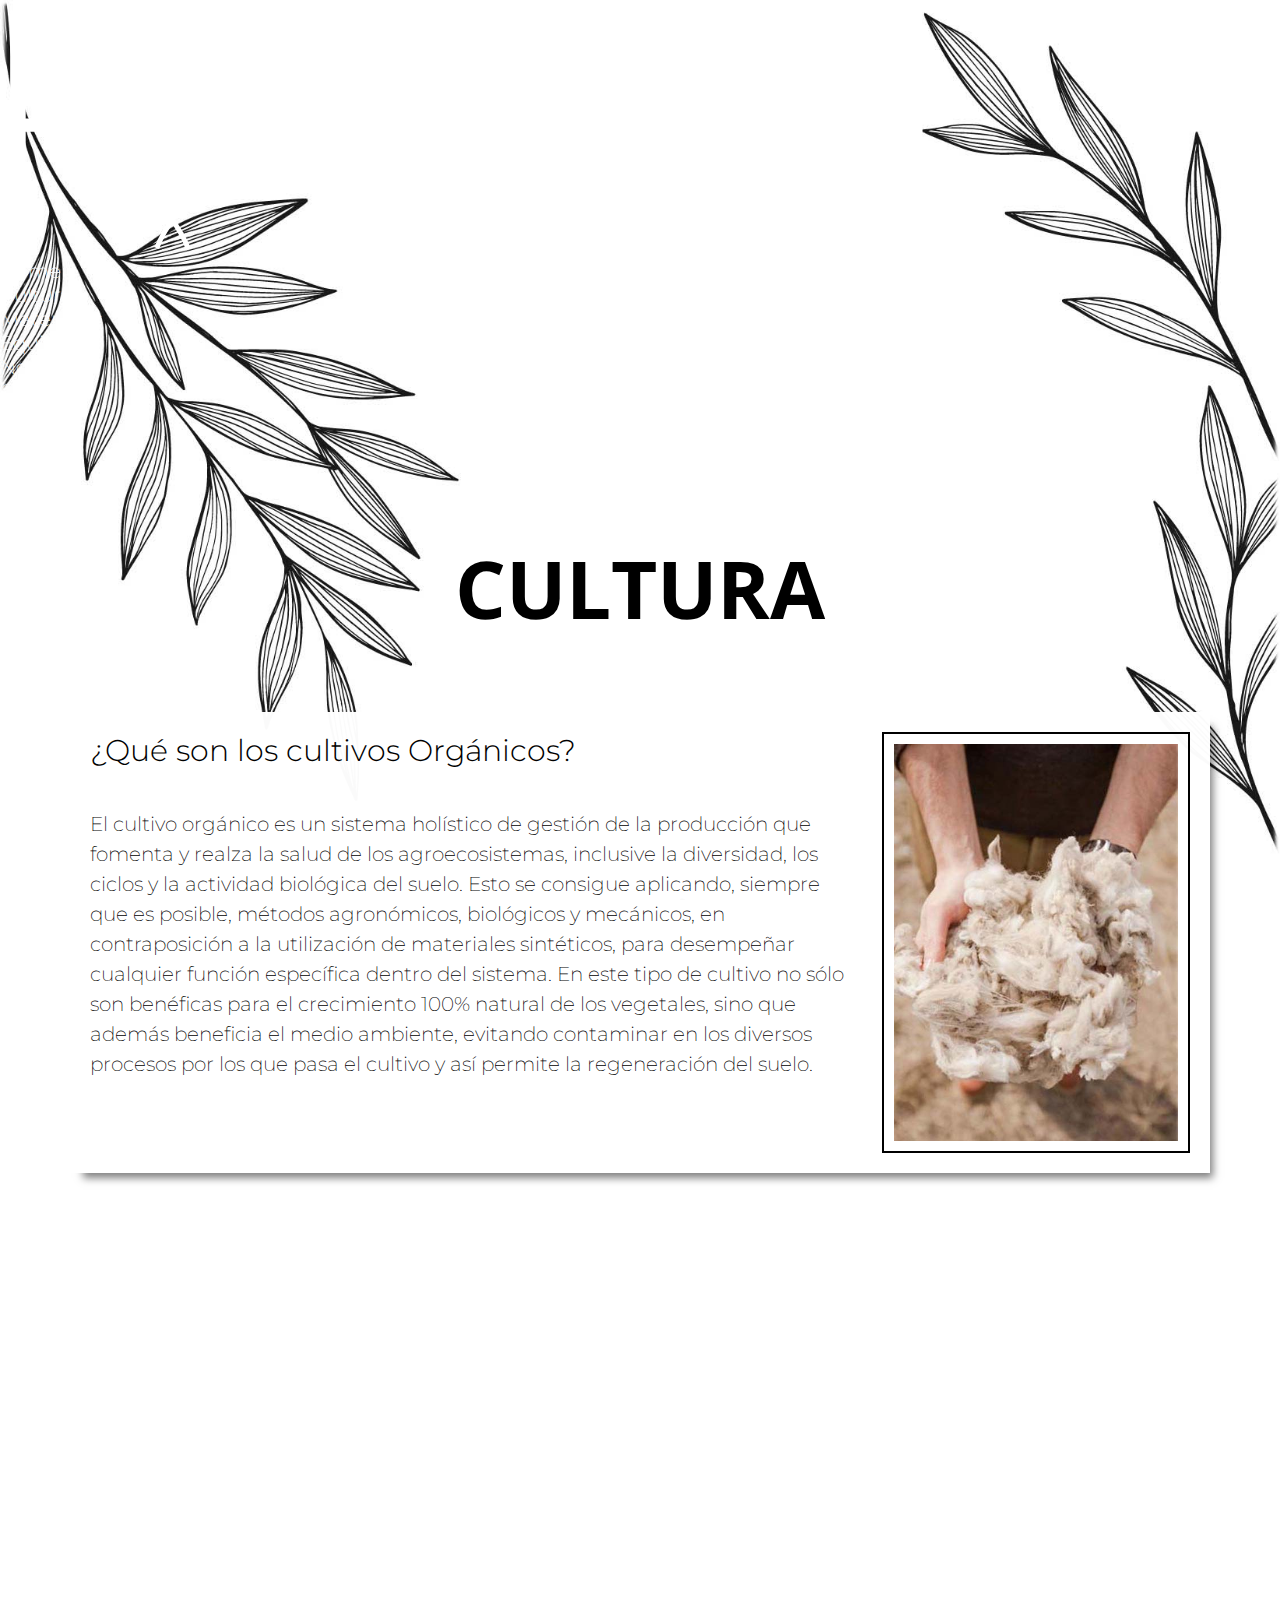
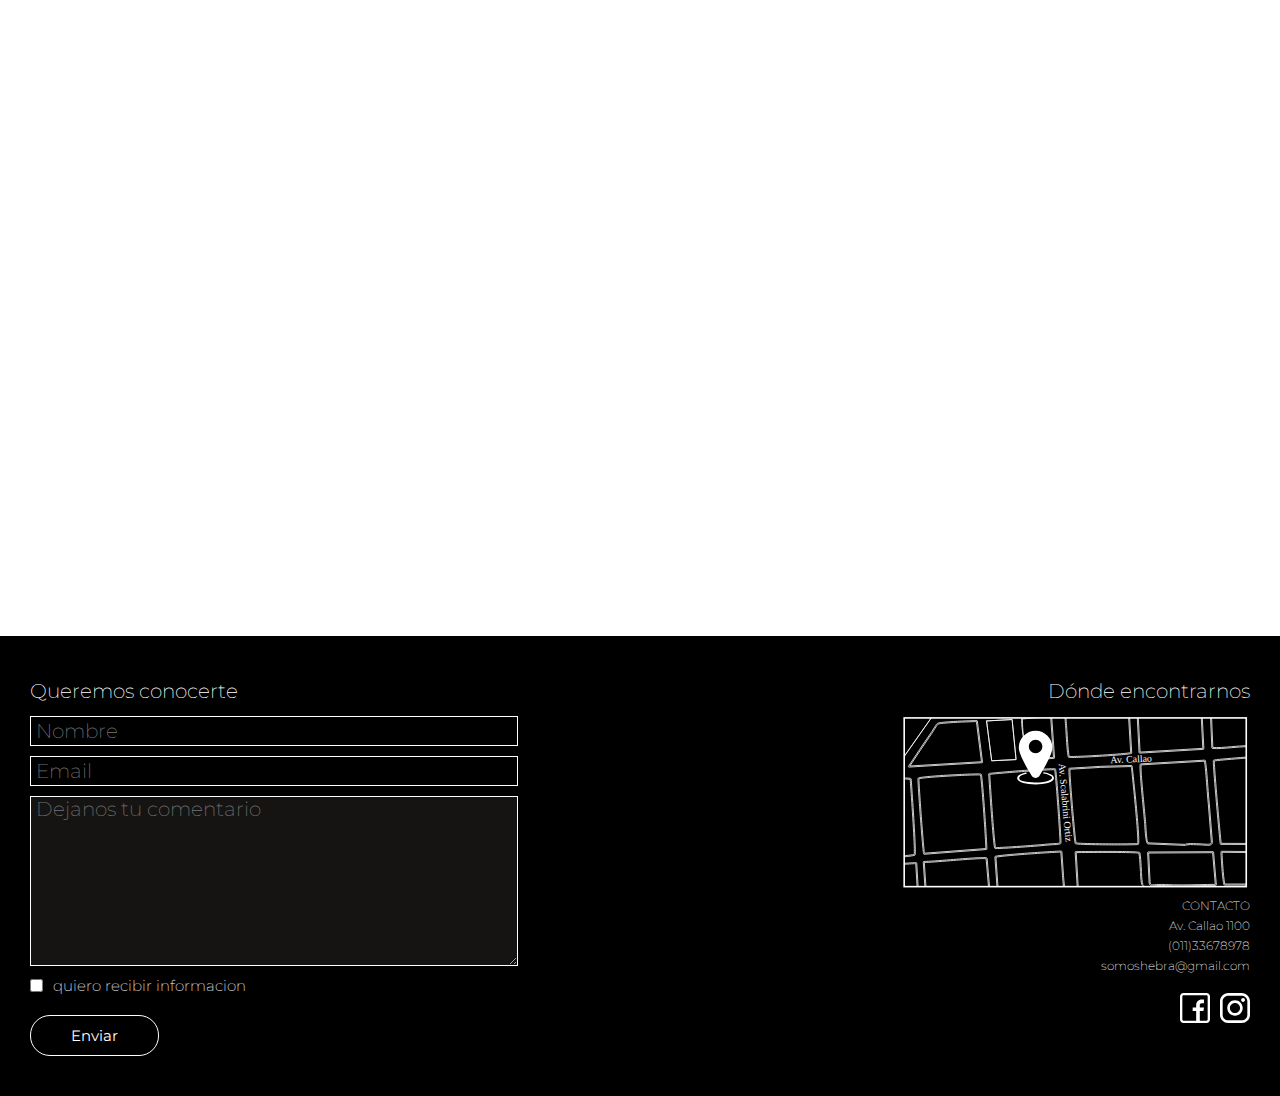
==== commit 1565ae8c: "animacion menu" ====
--- a/cultura.html
+++ b/cultura.html
@@ -56,7 +56,7 @@
       </nav>
     </header>
 
-    <main id="cultura">
+    <main class="container">
       <h1 class="title1">CULTURA</h1>
       <section
         class="card card--reverse card--color wow animate__animated animate__fadeInUp"
--- a/css/main.css
+++ b/css/main.css
@@ -64,43 +64,122 @@
   quotes: none;
 }
 
-.navbar {
+.header {
   background-color: rgba(0, 0, 0, 0.85);
-  height: 60px;
   font-family: "Montserrat", sans-serif;
   font-size: 30px;
   font-weight: 300;
   display: flex;
-  flex-direction: row;
-  justify-content: space-between;
-  align-items: center;
+  flex-direction: column;
+  justify-content: flex-start;
+  align-items: flex-start;
   box-shadow: 4px 5px 9px -4px #00000080;
   z-index: 3;
-  padding: 25px 15px;
-  color: white;
-  position: -webkit-sticky;
-  position: sticky;
-  top: -1px;
-}
-.navbar .navbar__home img {
+  padding: 0 15px;
+  color: white;
+  position: fixed;
+  width: 100%;
+  top: 0;
+  min-height: 60px;
+}
+.header .menuicon {
+  cursor: pointer;
+  position: absolute;
+  right: 0px;
+  padding: 29px 15px;
+  -webkit-user-select: none;
+          user-select: none;
+}
+.header .menuicon .navicon {
+  position: relative;
+  background: white;
+  display: block;
+  height: 2px;
+  transition: background 0.2s ease-out;
+  width: 24px;
+}
+.header .menuicon .navicon:before, .header .menuicon .navicon:after {
+  background: white;
+  content: "";
+  display: block;
+  height: 100%;
+  position: absolute;
+  transition: all 0.2s ease-out;
+  width: 100%;
+}
+.header .menuicon .navicon:before {
+  top: 8px;
+}
+.header .menuicon .navicon:after {
+  top: -8px;
+}
+.header .menubtn {
+  display: none;
+}
+.header .menubtn:checked ~ .menuicon .navicon {
+  background: transparent;
+}
+.header .menubtn:checked ~ .menuicon .navicon:before {
+  top: 0;
+  transform: rotate(-45deg);
+}
+.header .menubtn:checked ~ .menuicon .navicon:after {
+  top: 0;
+  transform: rotate(45deg);
+}
+.header .menubtn:checked ~ .navbar {
+  height: 100vh;
+}
+.header .logo img {
   width: 25px;
   padding: 10px 0;
 }
-.navbar .navbar__menu {
-  display: flex;
-}
-.navbar .navbar__menu .navbar__menuitem {
+.header .navbar {
+  height: 0;
   overflow: hidden;
-}
-.navbar .navbar__menu a {
-  padding-left: 25px;
-  display: inline-block;
-}
-.navbar .navbar__menu a:hover {
+  transition: height 0.2s ease-out;
+}
+.header .navbar .navbar__menu {
+  display: block;
+}
+.header .navbar .navbar__menu li {
+  display: block;
+  padding-bottom: 10px;
+}
+.header .navbar .navbar__menu li a:hover {
   color: #dcccbb;
 }
-.navbar .navbar__menu li {
-  display: inline-block;
+@media (min-width: 768px) {
+  .header {
+    display: flex;
+    flex-direction: row;
+    justify-content: space-between;
+    align-items: center;
+    height: 60px;
+  }
+  .header .menuicon {
+    display: none;
+  }
+  .header .menubtn:checked ~ .navbar {
+    height: auto;
+  }
+  .header .navbar {
+    height: auto;
+  }
+  .header .navbar .navbar__menu {
+    display: flex;
+  }
+  .header .navbar .navbar__menu li {
+    padding-left: 25px;
+    padding-bottom: 0;
+    display: flex;
+  }
+}
+
+.container {
+  max-width: 1140px;
+  margin: 0 auto;
+  margin-top: 60px;
 }
 
 .background--raport {
@@ -109,12 +188,8 @@
   background-attachment: fixed;
 }
 
-.home {
-  max-width: 1140px;
-  margin: auto;
-}
 .home .home__logo {
-  height: 100vh;
+  height: calc(100vh - 60px);
   display: flex;
   flex-direction: row;
   justify-content: flex-start;
@@ -314,11 +389,6 @@
   background-attachment: fixed;
 }
 
-#cultura {
-  max-width: 1140px;
-  margin: 0 auto;
-}
-
 .title1 {
   padding: 70px 0;
   text-align: center;
@@ -334,11 +404,6 @@
   background-attachment: fixed;
 }
 
-#materiales {
-  max-width: 1140px;
-  margin: 0 auto;
-}
-
 .title1--dark {
   color: white;
 }
@@ -361,14 +426,6 @@
   background-image: url(../imagenes/fondoclaroacuarela.jpg);
   background-size: cover;
   background-attachment: fixed;
-}
-
-#equipo {
-  max-width: 1140px;
-  margin: auto;
-}
-#equipo .frase {
-  margin: 50px auto 95px;
 }
 
 .card__members {
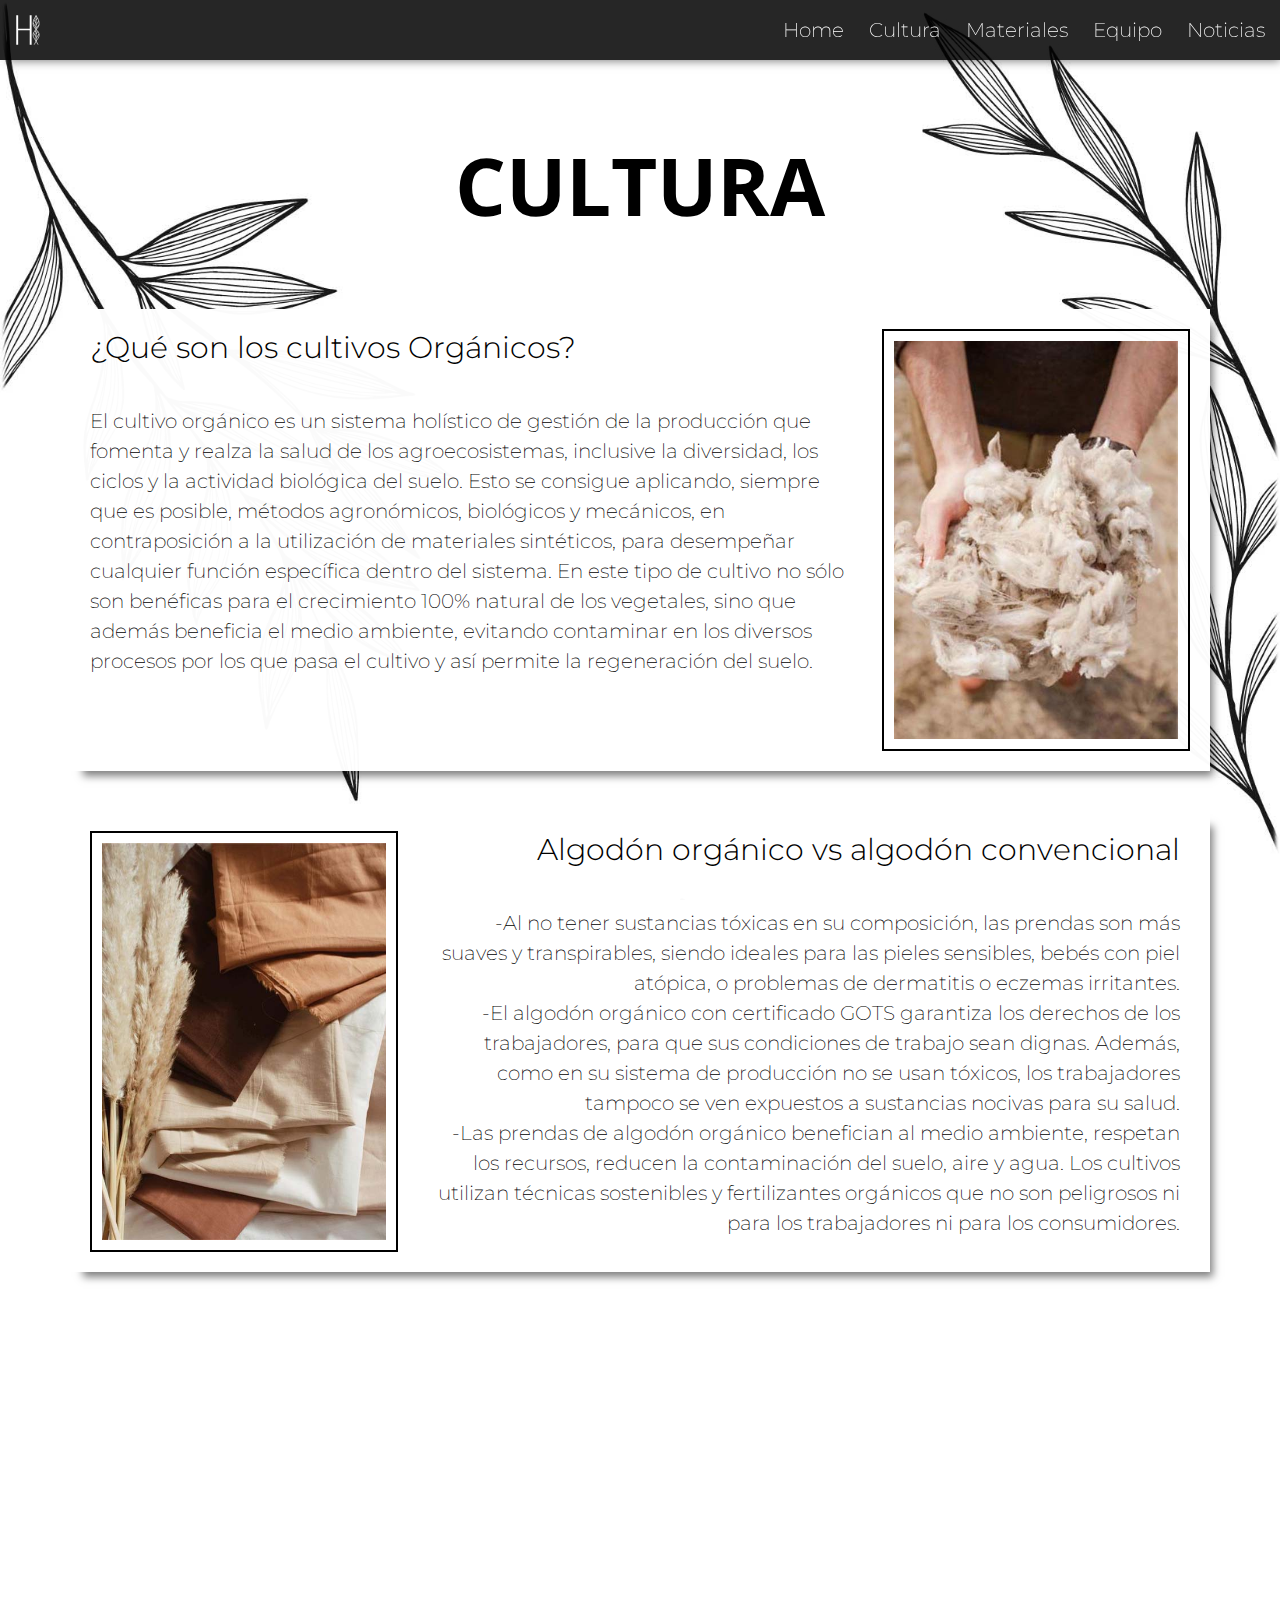
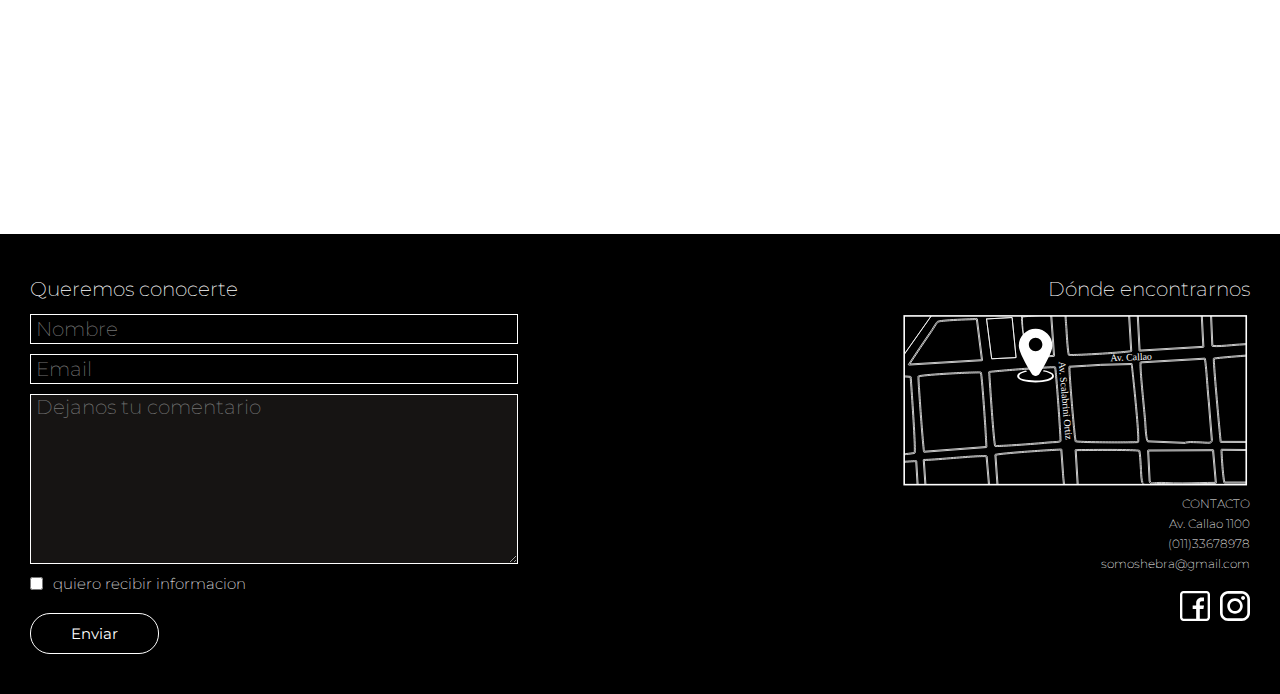
==== commit bc60006e: "cambio de headers en todas las paginas" ====
--- a/cultura.html
+++ b/cultura.html
@@ -28,12 +28,16 @@
   </head>
 
   <body class="fondoclaro--lineal">
-    <header class="navbar">
-      <a href="index.html" class="navbar__home">
+    <header class="header">
+      <a href="index.html" class="logo">
         <img src="./imagenes/logo entero.svg" alt="logo" />
       </a>
-      <nav class="navbar__menu">
-        <ul class="navbar__menuitem">
+      <input class="menubtn" type="checkbox" id="menu-btn" />
+      <label class="menuicon" for="menu-btn">
+        <span class="navicon"></span>
+      </label>
+      <nav class="navbar">
+        <ul class="navbar__menu">
           <li>
             <a href="index.html">Home</a>
           </li>
@@ -48,9 +52,6 @@
           </li>
           <li>
             <a href="noticias.html">Noticias</a>
-          </li>
-          <li>
-            <a href="#contacto">Contacto</a>
           </li>
         </ul>
       </nav>
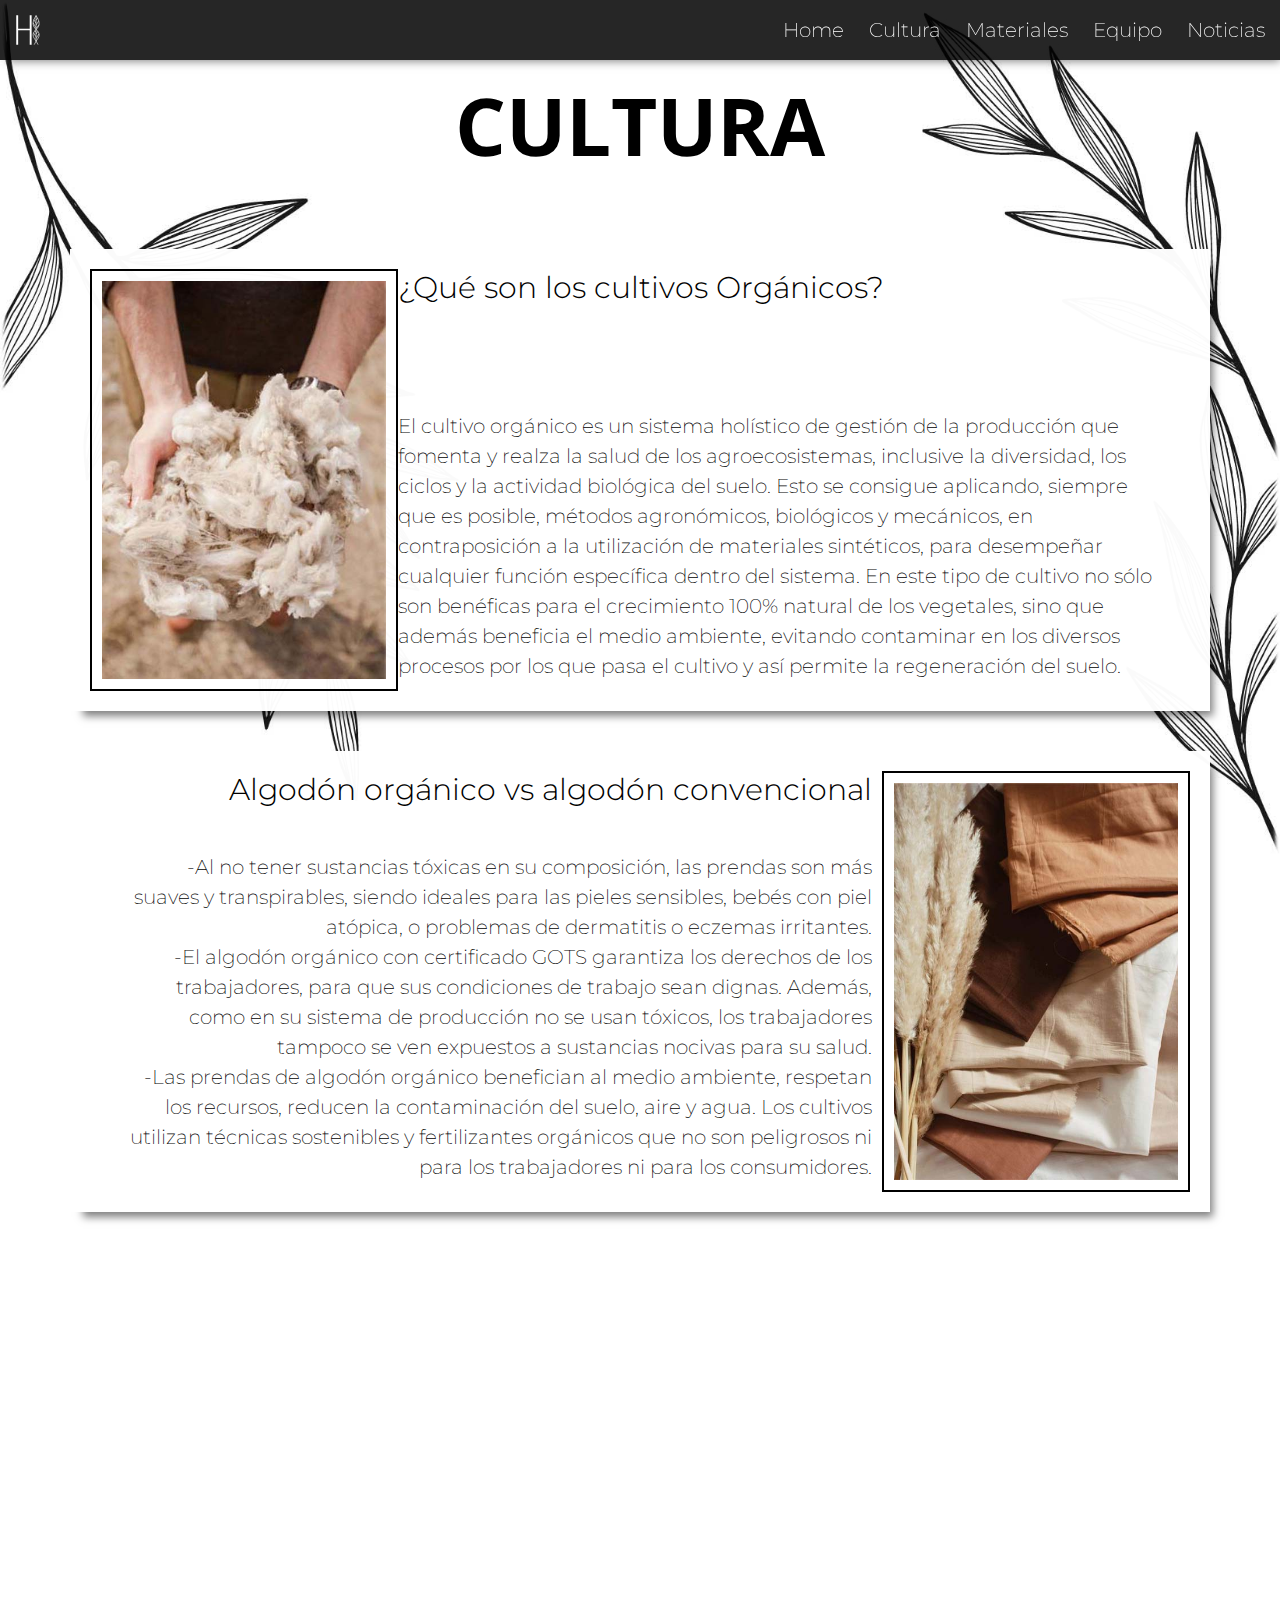
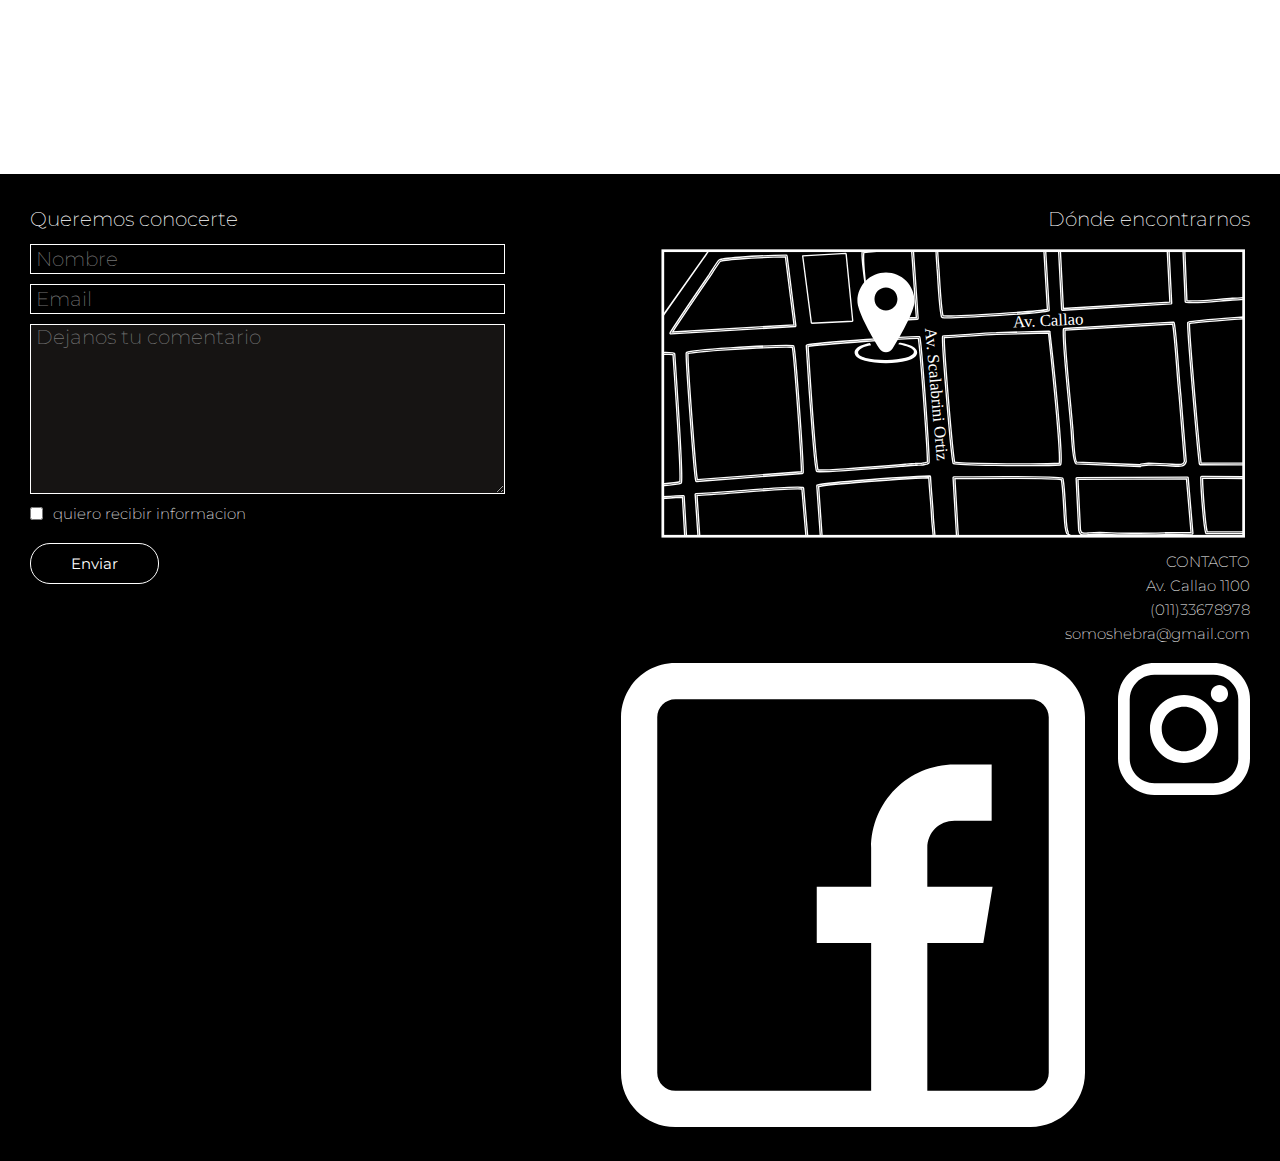
==== commit 873b56c8: "home responsive" ====
--- a/cultura.html
+++ b/cultura.html
@@ -27,7 +27,7 @@
     />
   </head>
 
-  <body class="fondoclaro--lineal">
+  <body class="background--cultura">
     <header class="header">
       <a href="index.html" class="logo">
         <img src="./imagenes/logo entero.svg" alt="logo" />
@@ -62,11 +62,6 @@
       <section
         class="card card--reverse card--color wow animate__animated animate__fadeInUp"
       >
-        <img
-          src="./imagenes/cultivo.jpg"
-          alt="manoconalgodon"
-          class="card__img"
-        />
         <div class="card__content">
           <h2 class="card__title">¿Qué son los cultivos Orgánicos?</h2>
           <p class="card__text">
@@ -83,13 +78,13 @@
             así permite la regeneración del suelo.
           </p>
         </div>
+        <img
+          src="./imagenes/cultivo.jpg"
+          alt="manoconalgodon"
+          class="card__img card__img--view"
+        />
       </section>
       <section class="card card--color wow animate__animated animate__fadeInUp">
-        <img
-          src="./imagenes/alrgodonvrs.jpg"
-          alt="manocontierra"
-          class="card__img"
-        />
         <div class="card__content card__content--right">
           <h2 class="card__title">Algodón orgánico vs algodón convencional</h2>
           <ul class="card__text">
@@ -115,15 +110,15 @@
             </li>
           </ul>
         </div>
+        <img
+          src="./imagenes/alrgodonvrs.jpg"
+          alt="manocontierra"
+          class="card__img card__img--view"
+        />
       </section>
       <section
         class="card card--reverse card--color wow animate__animated animate__fadeInUp"
       >
-        <img
-          src="./imagenes/recoleccion.jpg"
-          alt="manocontierra"
-          class="card__img"
-        />
         <div class="card__content">
           <h2 class="card__title">Recolección</h2>
           <p class="card__text">
@@ -138,6 +133,11 @@
             despejados y sin vientos para evitar derivas en lotes cercanos.
           </p>
         </div>
+        <img
+          src="./imagenes/recoleccion.jpg"
+          alt="manocontierra"
+          class="card__img card__img--view"
+        />
       </section>
     </main>
     <footer id="contacto">
--- a/css/main.css
+++ b/css/main.css
@@ -1,12 +1,17 @@
 footer .form input[type=text] {
   font-family: "Montserrat", sans-serif;
-  font-size: 20px;
+  font-size: 18px;
   font-weight: 200;
   border: 1px solid white;
   background-color: black;
   color: white;
   margin: 10px 0;
   padding: 2px 0 2px 5px;
+}
+@media (min-width: 768px) {
+  footer .form input[type=text] {
+    font-size: 20px;
+  }
 }
 
 * {
@@ -21,29 +26,44 @@
 
 a {
   font-family: "Montserrat", sans-serif;
-  font-size: 20px;
+  font-size: 18px;
   font-weight: 200;
   text-decoration: none;
   color: white;
 }
+@media (min-width: 768px) {
+  a {
+    font-size: 20px;
+  }
+}
 
 h1 {
   font-family: "Montserrat", sans-serif;
   font-family: "Open Sans Condensed", sans-serif;
-  font-size: 80px;
+  font-size: 50px;
   color: black;
 }
+@media (min-width: 768px) {
+  h1 {
+    font-size: 80px;
+  }
+}
 
 h2 {
   font-family: "Montserrat", sans-serif;
-  font-size: 30px;
+  font-size: 25px;
   font-weight: 300;
   color: black;
 }
+@media (min-width: 768px) {
+  h2 {
+    font-size: 30px;
+  }
+}
 
 h3 {
   font-family: "Montserrat", sans-serif;
-  font-size: 12px;
+  font-size: 15px;
   font-weight: 200;
   color: white;
 }
@@ -51,30 +71,38 @@
 p,
 .parrafolist {
   font-family: "Montserrat", sans-serif;
-  font-size: 20px;
+  font-size: 18px;
   font-weight: 200;
   line-height: 1.5;
   color: black;
 }
+@media (min-width: 768px) {
+  p,
+.parrafolist {
+    font-size: 20px;
+  }
+}
 
 q {
   font-family: "Montserrat", sans-serif;
-  font-size: 20px;
+  font-size: 18px;
   font-weight: 200;
   quotes: none;
 }
+@media (min-width: 768px) {
+  q {
+    font-size: 20px;
+  }
+}
 
 .header {
   background-color: rgba(0, 0, 0, 0.85);
-  font-family: "Montserrat", sans-serif;
-  font-size: 30px;
-  font-weight: 300;
   display: flex;
   flex-direction: column;
   justify-content: flex-start;
   align-items: flex-start;
   box-shadow: 4px 5px 9px -4px #00000080;
-  z-index: 3;
+  z-index: 1;
   padding: 0 15px;
   color: white;
   position: fixed;
@@ -142,12 +170,23 @@
 .header .navbar .navbar__menu {
   display: block;
 }
-.header .navbar .navbar__menu li {
+.header .navbar .navbar__menu li a {
+  font-size: 20px;
   display: block;
-  padding-bottom: 10px;
-}
-.header .navbar .navbar__menu li a:hover {
+  padding: 15px 0;
+}
+.header .navbar .navbar__menu li a a:hover {
   color: #dcccbb;
+}
+.header .navbar .navbar__redes {
+  display: flex;
+  flex-direction: row;
+  justify-content: space-between;
+  align-items: flex-end row;
+}
+.header .navbar .navbar__redes img {
+  width: 30px;
+  margin-left: 10px;
 }
 @media (min-width: 768px) {
   .header {
@@ -177,12 +216,17 @@
 }
 
 .container {
-  max-width: 1140px;
-  margin: 0 auto;
+  margin: 0 20px;
   margin-top: 60px;
 }
-
-.background--raport {
+@media (min-width: 768px) {
+  .container {
+    max-width: 1140px;
+    margin: auto;
+  }
+}
+
+.background--home {
   background-image: url("../imagenes/fondo2.jpg");
   background-size: cover;
   background-attachment: fixed;
@@ -201,28 +245,62 @@
   justify-content: space-between;
   align-items: center;
   background-color: rgba(255, 255, 255, 0.6);
-  padding: 10px;
+  padding: 20px;
   margin: auto;
 }
+.home .home__logo .home__logocentral img {
+  width: 80px;
+  margin: 20px;
+}
+@media (min-width: 768px) {
+  .home .home__logo {
+    height: 100vh;
+  }
+  .home .home__logo .home__logocentral {
+    margin: auto;
+  }
+  .home .home__logo .home__logocentral img {
+    width: auto;
+    margin: 0px;
+  }
+}
 
 .home__btn {
   font-family: "Montserrat", sans-serif;
-  font-size: 15px;
+  font-size: 12px;
   background-color: black;
   border-radius: 20px;
   border: 1px solid black;
-  display: block;
-  color: white;
-  padding: 10px 40px;
+  display: inline;
+  color: white;
+  padding: 10px 60px;
+}
+@media (min-width: 768px) {
+  .home__btn {
+    font-size: 15px;
+  }
+}
+@media (min-width: 768px) {
+  .home__btn {
+    display: block;
+    padding: 10px 40px;
+  }
 }
 
 .home__btn--small {
   margin-top: 40px;
-  display: inline-block;
+  display: flex;
+  margin: 20px auto 10px;
+}
+@media (min-width: 768px) {
+  .home__btn--small {
+    margin: 0;
+  }
 }
 
 .card {
   display: flex;
+  flex-direction: column;
   padding: 20px;
   background-color: rgba(255, 255, 255, 0.9);
   margin: auto;
@@ -230,48 +308,110 @@
   margin-bottom: 40px;
   animation-duration: 2s;
 }
-.card--reverse {
-  flex-direction: row-reverse;
+@media (min-width: 768px) {
+  .card {
+    flex-direction: row;
+  }
+  .card--reverse {
+    flex-direction: row-reverse;
+  }
 }
 .card__img {
-  padding: 10px;
-  border: 2px solid black;
-  width: 28%;
-  transition: width 1s;
-}
-.card__img:hover {
-  width: 30%;
+  display: none;
+}
+@media (min-width: 768px) {
+  .card__img {
+    display: inline-block;
+    padding: 10px;
+    border: 2px solid black;
+    width: 28%;
+    transition: width 1s;
+  }
+  .card__img:hover {
+    width: 30%;
+  }
 }
 .card__content {
-  padding-right: 30px;
+  display: flex;
+  flex-direction: column;
+  justify-content: space-between;
+  align-items: flex-start;
+}
+@media (min-width: 768px) {
+  .card__content {
+    padding-right: 30px;
+  }
 }
 .card__content--right {
-  text-align: right;
-  padding: 0 10px 0 30px;
-}
-.card__content .card__title {
-  padding-bottom: 40px;
+  padding: 0;
+}
+@media (min-width: 768px) {
+  .card__content--right {
+    align-items: flex-end;
+    text-align: right;
+    padding: 0 10px 0 30px;
+  }
 }
 .card__content .card__text {
   display: inline-block;
   padding-bottom: 10px;
 }
 
+.card__title {
+  margin: 10px 0 20px;
+}
+@media (min-width: 768px) {
+  .card__title {
+    margin: 0;
+  }
+}
 .card__title--center {
   display: inline;
   margin: auto;
 }
 
+.frase {
+  display: flex;
+  text-decoration: none;
+  text-align: center;
+  background-color: rgba(255, 255, 255, 0.98);
+  box-shadow: 5px 10px 6px -6px #00000080;
+  margin: auto;
+  padding: 30px;
+}
+@media (min-width: 768px) {
+  .frase {
+    display: flex;
+    text-decoration: none;
+    text-align: center;
+    background-color: rgba(255, 255, 255, 0.98);
+    box-shadow: 5px 10px 6px -6px #00000080;
+    width: 70%;
+    margin: 0 auto 80px;
+    padding: 30px;
+  }
+}
+
 .aboutus {
   display: flex;
-  flex-direction: row;
+  flex-direction: column;
   justify-content: space-around;
   align-items: center;
   background-color: rgba(255, 255, 255, 0.9);
   width: 100%;
   height: 100%;
-  margin: 70px auto;
+  margin: 50px auto;
   padding: 30px;
+}
+@media (min-width: 768px) {
+  .aboutus {
+    display: flex;
+    flex-direction: row;
+    justify-content: space-around;
+    align-items: stretch;
+    background-color: rgba(255, 255, 255, 0.9);
+    margin: 70px auto;
+  }
 }
 .aboutus__team {
   display: flex;
@@ -282,38 +422,49 @@
   margin: 10px;
   padding: 10px;
   border: 2px solid black;
-  width: 30%;
-  transition: width 1s;
   box-shadow: inset 0px 0px 8px #00000080;
+}
+@media (min-width: 768px) {
+  .aboutus__team {
+    display: flex;
+    flex-direction: column;
+    justify-content: flex-start;
+    align-items: center;
+    text-align: center;
+    margin: 10px;
+    padding: 10px;
+    border: 2px solid black;
+    width: 30%;
+    transition: width 1s;
+    box-shadow: inset 0px 0px 8px #00000080;
+  }
 }
 .aboutus__team img {
   width: 90%;
   padding-bottom: 10px;
 }
 
-.frase {
-  display: flex;
-  text-decoration: none;
-  text-align: center;
-  background-color: rgba(255, 255, 255, 0.98);
-  box-shadow: 5px 10px 6px -6px #00000080;
-  width: 70%;
-  margin: 0 auto 80px;
-  padding: 30px;
-}
-
 footer {
   display: flex;
-  flex-direction: row;
+  flex-direction: column;
   justify-content: space-between;
   align-items: flex-start;
   background-color: black;
   color: white;
-  padding: 40px 30px;
+  padding: 30px 30px;
   margin-top: 60px;
 }
+@media (min-width: 768px) {
+  footer {
+    display: flex;
+    flex-direction: row;
+    justify-content: space-between;
+    align-items: flex-start;
+  }
+}
 footer .form {
-  width: 40%;
+  margin-bottom: 30px;
+  width: 100%;
 }
 footer .form p {
   color: white;
@@ -332,9 +483,14 @@
   justify-content: flex-start;
   align-items: center;
   font-family: "Montserrat", sans-serif;
-  font-size: 20px;
+  font-size: 18px;
   font-weight: 200;
   margin: 10px 0;
+}
+@media (min-width: 768px) {
+  footer .form .checkbox {
+    font-size: 20px;
+  }
 }
 footer .form .checkbox label {
   padding-left: 10px;
@@ -349,7 +505,7 @@
 }
 footer .form textarea {
   font-family: "Montserrat", sans-serif;
-  font-size: 20px;
+  font-size: 18px;
   font-weight: 200;
   background-color: #161413;
   color: white;
@@ -357,16 +513,26 @@
   padding-left: 5px;
   width: 100%;
 }
+@media (min-width: 768px) {
+  footer .form textarea {
+    font-size: 20px;
+  }
+}
+@media (min-width: 768px) {
+  footer .form {
+    width: 40%;
+    padding-bottom: opx;
+  }
+}
 footer .footer__contacto {
-  text-align: right;
   color: white;
 }
 footer .footer__contacto p {
   color: white;
-  margin-bottom: 5px;
+  margin-bottom: 10px;
 }
 footer .footer__contacto img {
-  width: 80%;
+  width: 100%;
 }
 footer .footer__contacto h3 {
   padding-top: 5px;
@@ -374,16 +540,38 @@
 footer .footer__contacto--redes {
   display: flex;
   flex-direction: row;
-  justify-content: flex-end;
+  justify-content: flex-start;
   align-items: flex-start;
   margin-top: 20px;
 }
-footer .footer__contacto--redes img {
-  width: 30px;
-  margin-left: 10px;
-}
-
-.fondoclaro--lineal {
+footer .footer__contacto--redes .redesicon {
+  width: 25px;
+  margin-right: 10px;
+}
+@media (min-width: 768px) {
+  footer .footer__contacto {
+    text-align: right;
+  }
+  footer .footer__contacto p {
+    margin-bottom: 5px;
+  }
+  footer .footer__contacto img {
+    width: 80%;
+  }
+  footer .footer__contacto--redes {
+    display: flex;
+    flex-direction: row;
+    justify-content: flex-end;
+    align-items: flex-start;
+  }
+  footer .footer__contacto--redes .redesicon {
+    width: 30px;
+    margin-left: 10px;
+    margin-right: 0;
+  }
+}
+
+.background--cultura {
   background-image: url(../imagenes/fondoclarolineal3.jpg);
   background-size: cover;
   background-attachment: fixed;
@@ -398,7 +586,11 @@
   background-color: rgba(255, 255, 255, 0.98);
 }
 
-.fondooscuro--lineal {
+.card__img--view {
+  display: inline-block;
+}
+
+.background--materiales {
   background-image: url(../imagenes/fondooscuro.jpg);
   background-size: cover;
   background-attachment: fixed;
@@ -422,7 +614,7 @@
   color: white;
 }
 
-.fondoclaro--acuarela {
+.background--materiales {
   background-image: url(../imagenes/fondoclaroacuarela.jpg);
   background-size: cover;
   background-attachment: fixed;
@@ -461,6 +653,12 @@
 .card__members .card__member p {
   margin: 10px 0 30px;
   color: black;
+}
+
+.background--noticias {
+  background-image: url(../imagenes/fondoclarolineal3.jpg);
+  background-size: cover;
+  background-attachment: fixed;
 }
 
 #noticias {
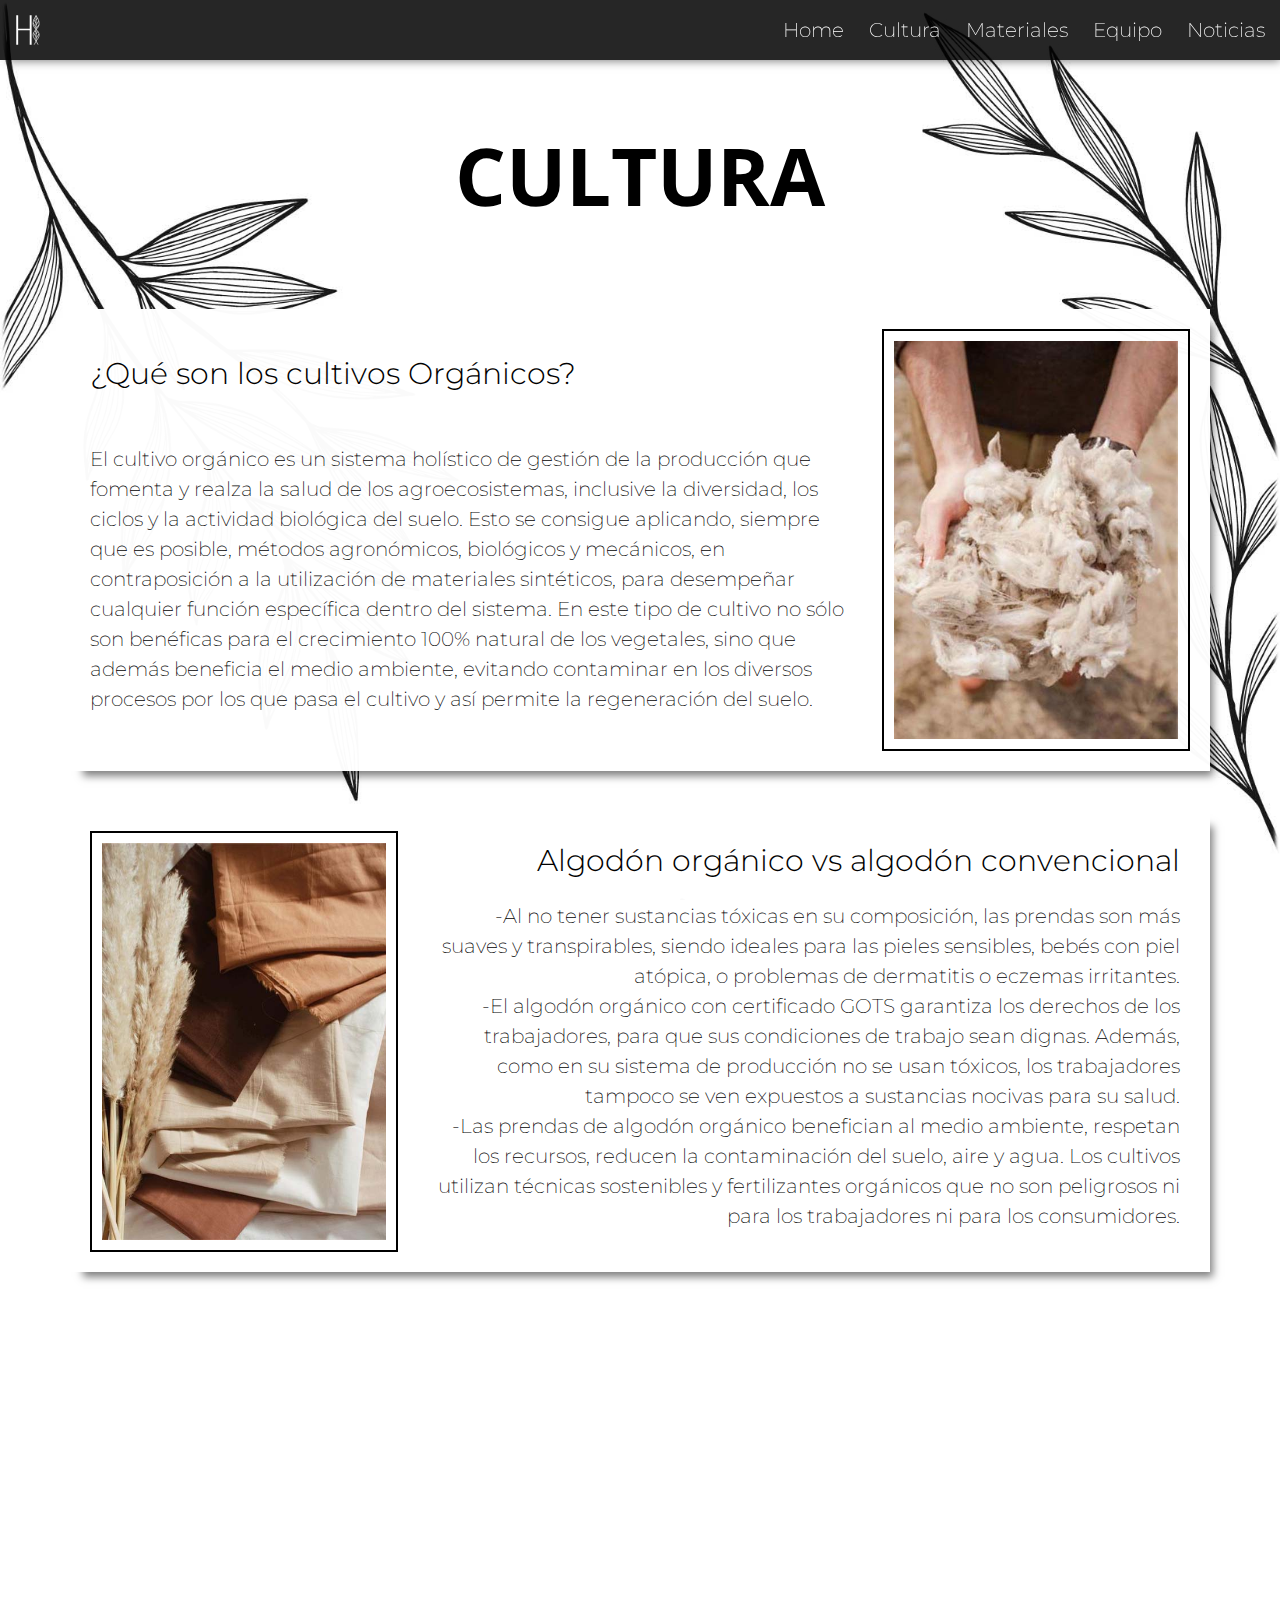
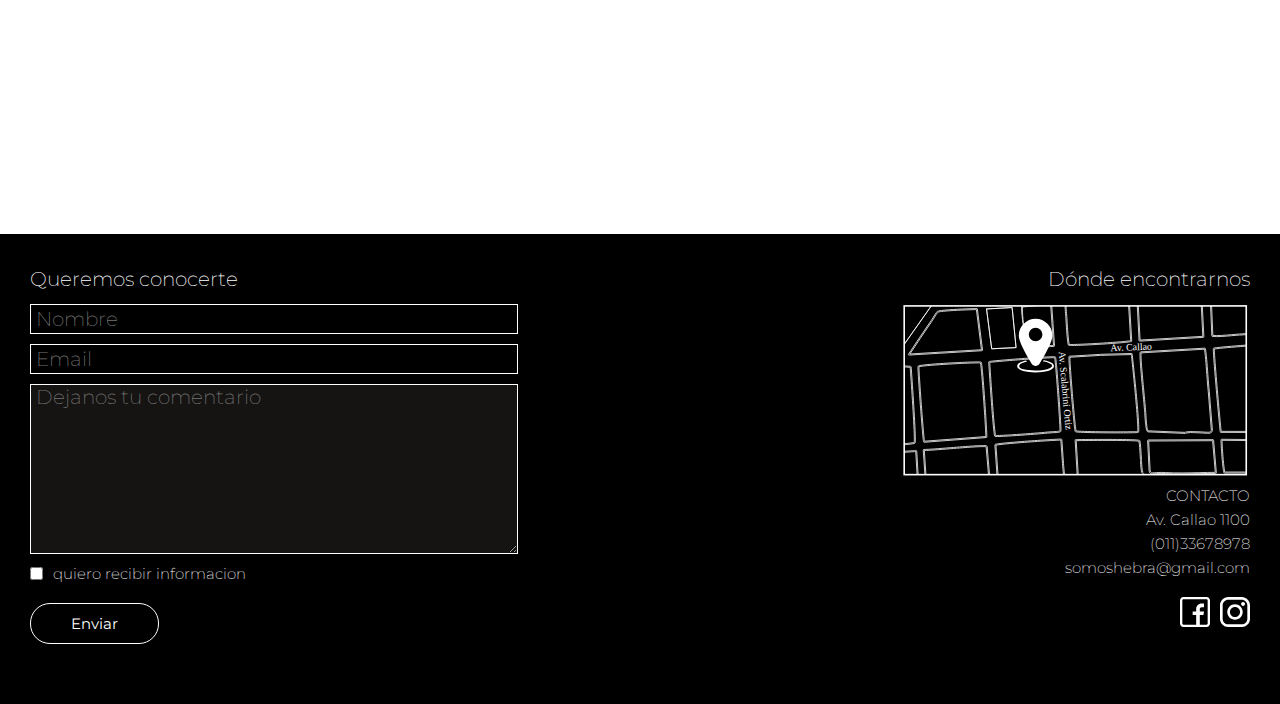
==== commit 6fdbcfbc: "Responsive en toda la web" ====
--- a/cultura.html
+++ b/cultura.html
@@ -59,9 +59,7 @@
 
     <main class="container">
       <h1 class="title1">CULTURA</h1>
-      <section
-        class="card card--reverse card--color wow animate__animated animate__fadeInUp"
-      >
+      <section class="card card--color wow animate__animated animate__fadeInUp">
         <div class="card__content">
           <h2 class="card__title">¿Qué son los cultivos Orgánicos?</h2>
           <p class="card__text">
@@ -84,7 +82,9 @@
           class="card__img card__img--view"
         />
       </section>
-      <section class="card card--color wow animate__animated animate__fadeInUp">
+      <section
+        class="card card--reverse card--color wow animate__animated animate__fadeInUp"
+      >
         <div class="card__content card__content--right">
           <h2 class="card__title">Algodón orgánico vs algodón convencional</h2>
           <ul class="card__text">
@@ -116,9 +116,7 @@
           class="card__img card__img--view"
         />
       </section>
-      <section
-        class="card card--reverse card--color wow animate__animated animate__fadeInUp"
-      >
+      <section class="card card--color wow animate__animated animate__fadeInUp">
         <div class="card__content">
           <h2 class="card__title">Recolección</h2>
           <p class="card__text">
@@ -140,7 +138,7 @@
         />
       </section>
     </main>
-    <footer id="contacto">
+    <footer>
       <form class="form" action="#">
         <p>Queremos conocerte</p>
         <input type="text" name="nombre" placeholder="Nombre" />
@@ -169,11 +167,19 @@
         <ul class="footer__contacto--redes">
           <li>
             <a href="https://www.facebook.com">
-              <img src="./imagenes/facebook.svg" alt="facebook" />
+              <img
+                class="redesicon"
+                src="./imagenes/facebook.svg"
+                alt="facebook"
+              />
             </a>
           </li>
           <a href="https://www.instagram.com">
-            <img src="./imagenes/instagram.svg" alt="instagram" />
+            <img
+              class="redesicon"
+              src="./imagenes/instagram.svg"
+              alt="instagram"
+            />
           </a>
         </ul>
       </section>
--- a/css/main.css
+++ b/css/main.css
@@ -306,7 +306,7 @@
   margin: auto;
   box-shadow: 8px 10px 8px -5px #00000080;
   margin-bottom: 40px;
-  animation-duration: 2s;
+  animation-duration: 1.5s;
 }
 @media (min-width: 768px) {
   .card {
@@ -318,14 +318,17 @@
 }
 .card__img {
   display: none;
+  padding: 10px;
+  border: 2px solid black;
+  width: 100%;
+  margin: 20px auto;
+  transition: width 1s;
 }
 @media (min-width: 768px) {
   .card__img {
     display: inline-block;
-    padding: 10px;
-    border: 2px solid black;
     width: 28%;
-    transition: width 1s;
+    margin: 0;
   }
   .card__img:hover {
     width: 30%;
@@ -334,7 +337,7 @@
 .card__content {
   display: flex;
   flex-direction: column;
-  justify-content: space-between;
+  justify-content: space-around;
   align-items: flex-start;
 }
 @media (min-width: 768px) {
@@ -411,6 +414,11 @@
     align-items: stretch;
     background-color: rgba(255, 255, 255, 0.9);
     margin: 70px auto;
+  }
+}
+@media (min-width: 768px) {
+  .aboutus h2 {
+    display: none;
   }
 }
 .aboutus__team {
@@ -545,7 +553,7 @@
   margin-top: 20px;
 }
 footer .footer__contacto--redes .redesicon {
-  width: 25px;
+  width: 30px;
   margin-right: 10px;
 }
 @media (min-width: 768px) {
@@ -578,8 +586,13 @@
 }
 
 .title1 {
-  padding: 70px 0;
+  padding: 30px 0 40px;
   text-align: center;
+}
+@media (min-width: 768px) {
+  .title1 {
+    padding: 120px 0 80px;
+  }
 }
 
 .card--color {
@@ -606,7 +619,6 @@
 
 .card__img--dark {
   border: 2px solid white;
-  width: 28%;
 }
 
 .card__title--dark,
@@ -614,7 +626,7 @@
   color: white;
 }
 
-.background--materiales {
+.background--equipo {
   background-image: url(../imagenes/fondoclaroacuarela.jpg);
   background-size: cover;
   background-attachment: fixed;
@@ -623,26 +635,47 @@
 .card__members {
   background-color: rgba(255, 255, 255, 0.9);
   display: flex;
-  flex-direction: row;
+  flex-direction: column;
   justify-content: space-between;
   align-items: stretch;
-  width: 90%;
+  width: 100%;
   padding: 30px;
   margin: 50px auto 80px;
   box-shadow: 8px 10px 8px -5px #00000080;
 }
+@media (min-width: 768px) {
+  .card__members {
+    display: flex;
+    flex-direction: row;
+    justify-content: space-between;
+    align-items: stretch;
+    width: 90%;
+    padding: 30px;
+    margin: 50px auto 80px;
+    box-shadow: 8px 10px 8px -5px #00000080;
+  }
+}
 .card__members .card__member {
   display: flex;
   flex-direction: column;
   justify-content: flex-start;
   align-items: center;
   text-align: center;
-  margin: 10px;
   padding: 10px;
   border: 2px solid black;
   transition: width 1s;
   box-shadow: inset 0px 0px 8px #00000080;
   width: 100%;
+  margin-bottom: 10px;
+}
+@media (min-width: 768px) {
+  .card__members .card__member {
+    display: flex;
+    flex-direction: column;
+    justify-content: flex-start;
+    align-items: center;
+    margin-right: 10px;
+  }
 }
 .card__members .card__member img {
   width: 80%;
@@ -669,28 +702,45 @@
 .news {
   background-color: rgba(255, 255, 255, 0.95);
   display: flex;
-  flex-direction: row;
+  flex-direction: column;
   justify-content: space-between;
-  align-items: flex-start;
-  flex-wrap: wrap;
+  align-items: center;
   padding: 30px;
   margin: 0px auto 40px;
   box-shadow: 8px 10px 8px -5px #00000080;
   max-width: 1050px;
 }
+@media (min-width: 768px) {
+  .news {
+    display: flex;
+    flex-direction: row;
+    justify-content: space-between;
+    align-items: flex-start;
+    flex-wrap: wrap;
+  }
+}
 
 .card__news--small {
   display: flex;
   flex-direction: column;
   justify-content: flex-start;
   align-items: center;
-  width: 32%;
+  width: 100%;
   text-align: center;
   margin: 15px 2px;
   padding: 10px;
   border: 1px solid black;
   transition: width 1s;
   box-shadow: inset 0px 0px 8px #00000080;
+}
+@media (min-width: 768px) {
+  .card__news--small {
+    display: flex;
+    flex-direction: column;
+    justify-content: flex-start;
+    align-items: center;
+    width: 32%;
+  }
 }
 .card__news--small img {
   width: 100%;
